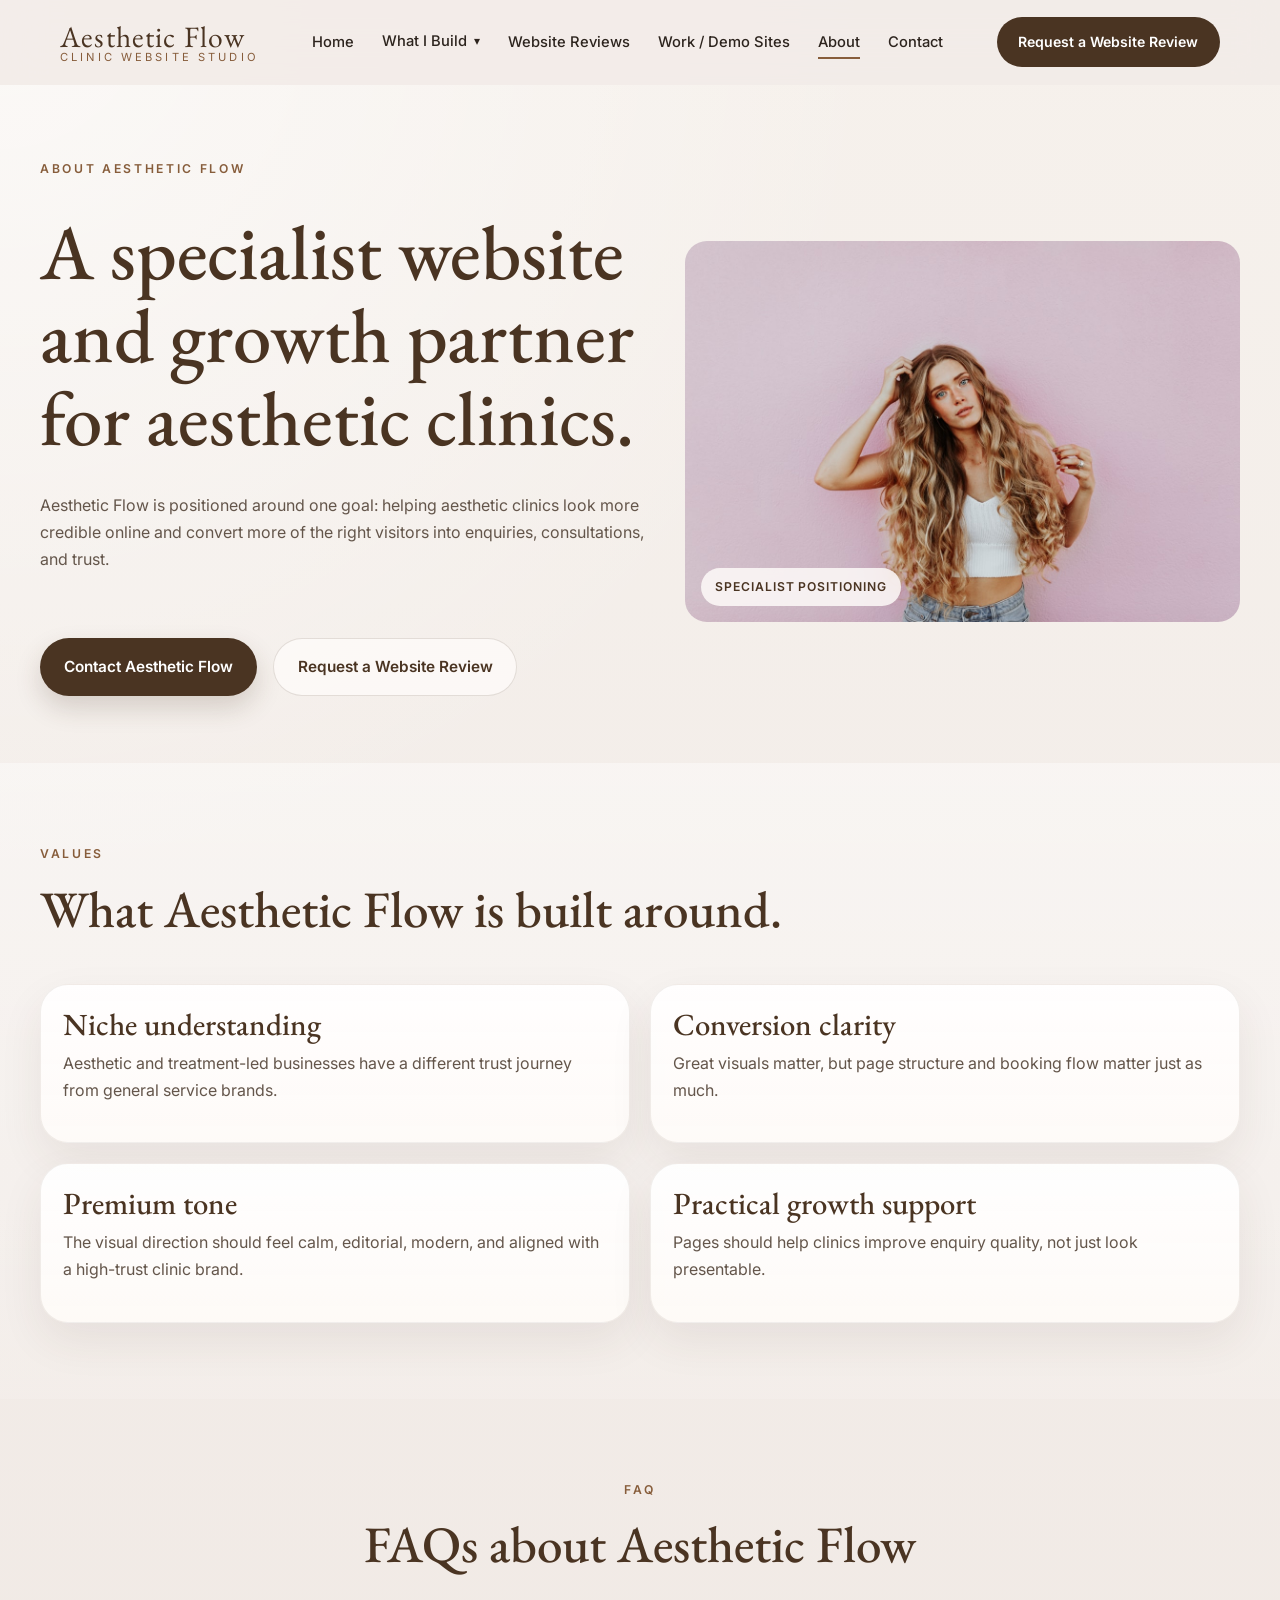
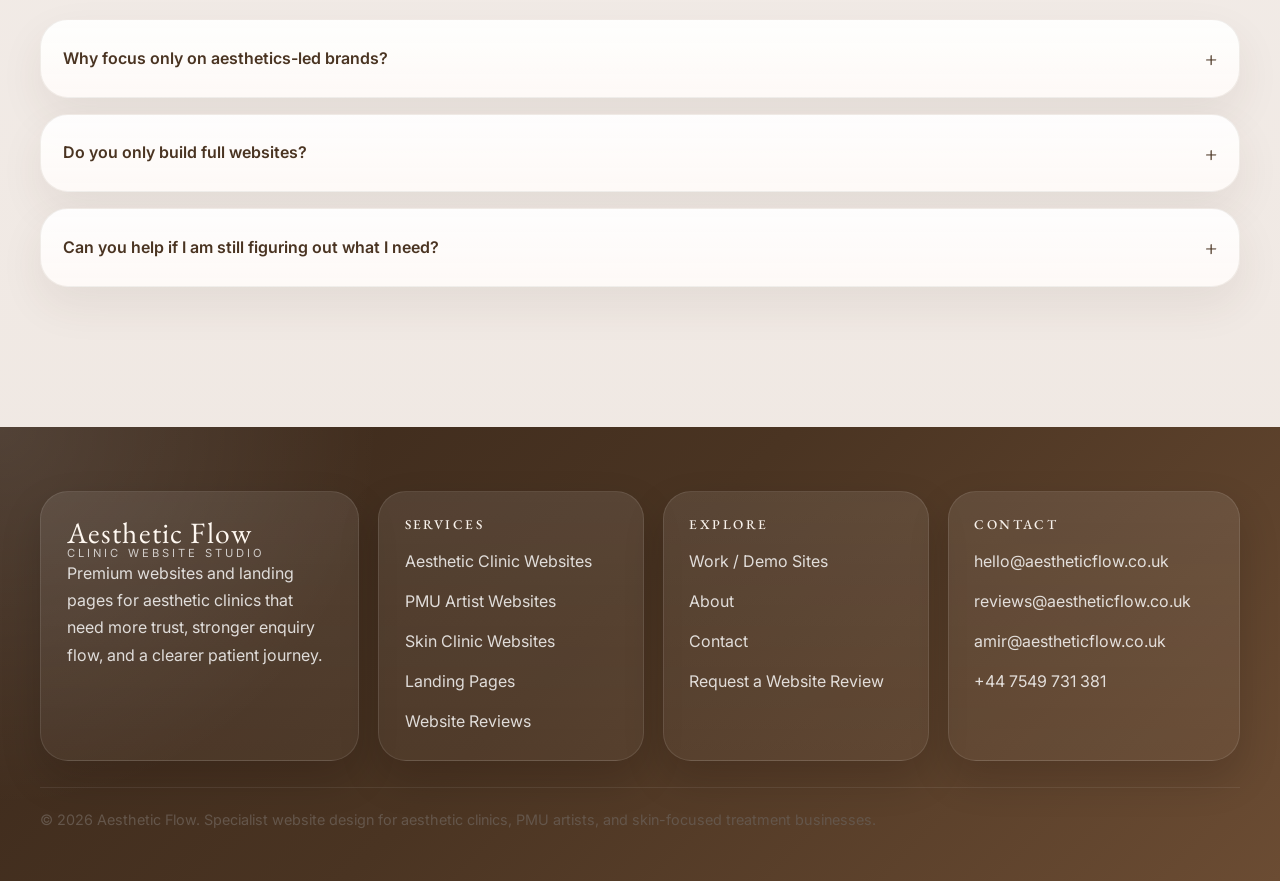
==== about.html @ 0ddef514 "website update" ====
<!DOCTYPE html>
<html lang="en">
<head><meta charset="UTF-8"><meta name="viewport" content="width=device-width, initial-scale=1.0"><title>About Aesthetic Flow</title><meta name="description" content="Aesthetic Flow is a specialist website and growth partner for aesthetic clinics, PMU artists, and treatment-led beauty brands."><link rel="preconnect" href="https://fonts.googleapis.com"><link rel="preconnect" href="https://fonts.gstatic.com" crossorigin><link href="https://fonts.googleapis.com/css2?family=EB+Garamond:wght@400;500;600&family=Inter:wght@400;500;600;700&display=swap" rel="stylesheet"><link rel="stylesheet" href="styles.css"></head>
<body>
  <nav class="navbar" id="navbar"><div class="nav-container"><a href="index.html" class="nav-logo"><span class="logo-text">Aesthetic Flow</span><span class="logo-sub">Clinic Website Studio</span></a><ul class="nav-links"><li><a href="index.html">Home</a></li><li class="nav-dropdown nav-mega-dropdown"><button class="nav-dropdown-toggle" type="button" aria-expanded="false">What I Build <span class="nav-caret">&#9662;</span></button><div class="nav-dropdown-menu mega-menu" role="menu" aria-label="What I Build services"><div class="mega-menu-grid"><a href="aesthetics-clinic-websites.html" class="mega-menu-card" style="--card-bg: url('https://images.unsplash.com/photo-1582719478250-c89cae4dc85b?auto=format&fit=crop&w=1400&q=80');"><span class="mega-card-category">Clinic Websites</span><span class="mega-card-title">Aesthetic Clinic Websites</span><span class="mega-card-desc">Premium clinic websites designed to turn treatment interest into higher-trust enquiries.</span></a><a href="pmu-artist-websites.html" class="mega-menu-card" style="--card-bg: url('https://images.unsplash.com/photo-1616394584738-fc6e612e71b9?auto=format&fit=crop&w=1400&q=80');"><span class="mega-card-category">Permanent Makeup</span><span class="mega-card-title">PMU Artist Websites</span><span class="mega-card-desc">Luxury PMU pages for brows, lips, and artist brands that need stronger booking flow.</span></a><a href="skin-clinic-websites.html" class="mega-menu-card" style="--card-bg: url('https://images.unsplash.com/photo-1515377905703-c4788e51af15?auto=format&fit=crop&w=1400&q=80');"><span class="mega-card-category">Skin Clinics</span><span class="mega-card-title">Skin Clinic Websites</span><span class="mega-card-desc">Clean, high-trust treatment journeys for facials, skincare programmes, and consultation-led services.</span></a><a href="landing-pages.html" class="mega-menu-card" style="--card-bg: url('https://images.unsplash.com/photo-1521590832167-7bcbfaa6381f?auto=format&fit=crop&w=1400&q=80');"><span class="mega-card-category">Lead Generation</span><span class="mega-card-title">Landing Pages</span><span class="mega-card-desc">Focused campaign pages built around one treatment, one offer, and one next step.</span></a><a href="website-reviews.html" class="mega-menu-card" style="--card-bg: url('https://images.unsplash.com/photo-1570172619644-dfd03ed5d881?auto=format&fit=crop&w=1400&q=80');"><span class="mega-card-category">Performance Audit</span><span class="mega-card-title">Website Reviews</span><span class="mega-card-desc">Review your homepage, trust signals, and booking journey to uncover why visitors are not converting.</span></a><a href="work.html" class="mega-menu-card" style="--card-bg: url('https://images.unsplash.com/photo-1524504388940-b1c1722653e1?auto=format&fit=crop&w=1400&q=80');"><span class="mega-card-category">Demo Sites</span><span class="mega-card-title">Work / Demo Sites</span><span class="mega-card-desc">Concept builds and template directions showing how Aesthetic Flow approaches growth-focused design.</span></a></div></div></li><li><a href="website-reviews.html">Website Reviews</a></li><li><a href="work.html">Work / Demo Sites</a></li><li><a href="about.html" class="current">About</a></li><li><a href="contact.html">Contact</a></li></ul><a href="contact.html#website-review" class="nav-cta">Request a Website Review</a><button class="mobile-toggle" id="mobileToggle" aria-label="Toggle menu"><span></span><span></span><span></span></button></div></nav>
  <div class="mobile-menu" id="mobileMenu"><ul class="mobile-nav-links"><li><a href="index.html">Home</a></li><li class="mobile-nav-group"><button class="mobile-nav-toggle" type="button" aria-expanded="false"><span>What I Build</span><span class="mobile-nav-caret">&#9662;</span></button><div class="mobile-submenu"><a href="aesthetics-clinic-websites.html">Aesthetic Clinic Websites</a><a href="pmu-artist-websites.html">PMU Artist Websites</a><a href="skin-clinic-websites.html">Skin Clinic Websites</a><a href="landing-pages.html">Landing Pages</a><a href="website-reviews.html">Website Reviews</a><a href="work.html">Demo Sites / Work</a></div></li><li><a href="website-reviews.html">Website Reviews</a></li><li><a href="work.html">Work / Demo Sites</a></li><li><a href="about.html">About</a></li><li><a href="contact.html">Contact</a></li></ul><a href="contact.html#website-review" class="mobile-cta">Request a Website Review</a></div>
  <a href="contact.html#website-review" class="mobile-floating-cta">Website Review</a>
  <main><section class="page-hero"><div class="section-container page-hero-grid"><div class="page-summary"><span class="eyebrow">About Aesthetic Flow</span><h1>A specialist website and growth partner for aesthetic clinics.</h1><p>Aesthetic Flow is positioned around one goal: helping aesthetic clinics look more credible online and convert more of the right visitors into enquiries, consultations, and trust.</p><div class="hero-actions"><a href="contact.html" class="btn btn-primary">Contact Aesthetic Flow</a><a href="contact.html#website-review" class="btn btn-secondary">Request a Website Review</a></div></div><div class="placeholder-media media-shell hero-card-media"><img src="images/practitioner.jpg" alt="About Aesthetic Flow placeholder"><span class="placeholder-label">Specialist positioning</span></div></div></section><section class="section section-alt"><div class="section-container"><div class="section-heading"><span class="section-tag">Values</span><h2>What Aesthetic Flow is built around.</h2></div><div class="value-grid"><article class="value-card"><h3>Niche understanding</h3><p>Aesthetic and treatment-led businesses have a different trust journey from general service brands.</p></article><article class="value-card"><h3>Conversion clarity</h3><p>Great visuals matter, but page structure and booking flow matter just as much.</p></article><article class="value-card"><h3>Premium tone</h3><p>The visual direction should feel calm, editorial, modern, and aligned with a high-trust clinic brand.</p></article><article class="value-card"><h3>Practical growth support</h3><p>Pages should help clinics improve enquiry quality, not just look presentable.</p></article></div></div></section><section class="section"><div class="section-container"><div class="section-heading centered"><span class="section-tag">FAQ</span><h2>FAQs about Aesthetic Flow</h2></div><div class="faq-list"><article class="faq-item"><button class="faq-question" type="button"><strong>Why focus only on aesthetics-led brands?</strong><span>+</span></button><div class="faq-answer"><p>Because the patient journey, trust signals, and expectations are different enough that specialist positioning creates better work.</p></div></article><article class="faq-item"><button class="faq-question" type="button"><strong>Do you only build full websites?</strong><span>+</span></button><div class="faq-answer"><p>No. Aesthetic Flow also covers landing pages, website reviews, and conversion-focused page structure improvements.</p></div></article><article class="faq-item"><button class="faq-question" type="button"><strong>Can you help if I am still figuring out what I need?</strong><span>+</span></button><div class="faq-answer"><p>Yes. A review or initial conversation can help clarify whether you need a full rebuild, a focused landing page, or clearer service architecture.</p></div></article></div></div></section></main>
  <footer class="footer"><div class="section-container"><div class="footer-grid"><div class="footer-card"><a href="index.html" class="footer-logo"><span class="logo-text">Aesthetic Flow</span><span class="logo-sub">Clinic Website Studio</span></a><p>Premium websites and landing pages for aesthetic clinics that need more trust, stronger enquiry flow, and a clearer patient journey.</p></div><div class="footer-card"><h4>Services</h4><ul><li><a href="aesthetics-clinic-websites.html">Aesthetic Clinic Websites</a></li><li><a href="pmu-artist-websites.html">PMU Artist Websites</a></li><li><a href="skin-clinic-websites.html">Skin Clinic Websites</a></li><li><a href="landing-pages.html">Landing Pages</a></li><li><a href="website-reviews.html">Website Reviews</a></li></ul></div><div class="footer-card"><h4>Explore</h4><ul><li><a href="work.html">Work / Demo Sites</a></li><li><a href="about.html">About</a></li><li><a href="contact.html">Contact</a></li><li><a href="contact.html#website-review">Request a Website Review</a></li></ul></div><div class="footer-card"><h4>Contact</h4><ul><li><a href="mailto:hello@aestheticflow.co.uk">hello@aestheticflow.co.uk</a></li><li><a href="mailto:reviews@aestheticflow.co.uk">reviews@aestheticflow.co.uk</a></li><li><a href="mailto:amir@aestheticflow.co.uk">amir@aestheticflow.co.uk</a></li><li><a href="tel:+447549731381">+44 7549 731 381</a></li></ul></div></div><div class="footer-bottom"><p>&copy; 2026 Aesthetic Flow. Specialist website design for aesthetic clinics, PMU artists, and skin-focused treatment businesses.</p></div></div></footer>
  <script src="script.js"></script>
</body>
</html>
---- styles.css ----
:root {
  --bg-primary: #F2ECE8;
  --bg-secondary: #E7E1DB;
  --bg-panel: #FFFDFB;
  --bg-panel-soft: #FAF6F2;
  --brown-deep: #4A3422;
  --brown-warm: #875D3B;
  --brown-muted: #A07D5E;
  --text-primary: #2D241E;
  --text-secondary: #64564B;
  --text-soft: #7A6C61;
  --white: #FFFFFF;
  --line-soft: rgba(74, 52, 34, 0.08);
  --line-strong: rgba(74, 52, 34, 0.14);
  --shadow-soft: 0 18px 44px rgba(74, 52, 34, 0.08);
  --shadow-card: 0 24px 56px rgba(74, 52, 34, 0.1);
  --shadow-strong: 0 30px 70px rgba(48, 31, 19, 0.14);
  --radius-sm: 12px;
  --radius-md: 20px;
  --radius-lg: 28px;
  --radius-xl: 36px;
  --container-max: 1200px;
  --nav-height: 84px;
  --section-padding: 4.75rem;
  --section-padding-mobile: 2.75rem;
  --transition-fast: 0.2s ease;
  --transition-medium: 0.3s ease;
  --transition-slow: 0.5s ease;
  --font-heading: 'EB Garamond', Georgia, 'Times New Roman', serif;
  --font-body: 'Inter', -apple-system, BlinkMacSystemFont, 'Segoe UI', sans-serif;
}

*,
*::before,
*::after {
  box-sizing: border-box;
}

html {
  scroll-behavior: smooth;
  -webkit-font-smoothing: antialiased;
  -moz-osx-font-smoothing: grayscale;
}

body {
  margin: 0;
  font-family: var(--font-body);
  color: var(--text-primary);
  background:
    radial-gradient(circle at top left, rgba(255, 255, 255, 0.6), transparent 32%),
    linear-gradient(180deg, #f6f1ec 0%, #f2ece8 48%, #efe7e1 100%);
  line-height: 1.7;
}

body.menu-open {
  overflow: hidden;
}

h1,
h2,
h3,
h4,
h5,
h6 {
  margin: 0 0 1rem;
  font-family: var(--font-heading);
  font-weight: 500;
  line-height: 1.08;
  color: var(--brown-deep);
}

h1 {
  font-size: clamp(2.9rem, 6vw, 5.2rem);
}

h2 {
  font-size: clamp(2.15rem, 4vw, 3.55rem);
}

h3 {
  font-size: clamp(1.5rem, 2.4vw, 2rem);
}

p {
  margin: 0 0 1rem;
  color: var(--text-secondary);
}

a {
  color: inherit;
  text-decoration: none;
}

img {
  display: block;
  max-width: 100%;
}

button,
input,
select,
textarea {
  font: inherit;
}

button {
  border: 0;
  background: none;
  cursor: pointer;
}

input,
select,
textarea {
  width: 100%;
  border: 1px solid var(--line-strong);
  border-radius: 16px;
  background: rgba(255, 255, 255, 0.9);
  color: var(--text-primary);
  padding: 0.95rem 1rem;
  transition: border-color var(--transition-medium), box-shadow var(--transition-medium), background var(--transition-medium);
}

input:focus,
select:focus,
textarea:focus {
  outline: none;
  border-color: rgba(135, 93, 59, 0.45);
  box-shadow: 0 0 0 4px rgba(135, 93, 59, 0.12);
  background: var(--white);
}

textarea {
  min-height: 150px;
  resize: vertical;
}

.container,
.section-container {
  width: min(var(--container-max), calc(100vw - 2rem));
  margin: 0 auto;
}

.section {
  padding: var(--section-padding) 0;
}

.section-alt {
  background: linear-gradient(180deg, rgba(255, 255, 255, 0.42), rgba(255, 255, 255, 0.12));
}

.eyebrow,
.section-tag {
  display: inline-flex;
  align-items: center;
  gap: 0.45rem;
  margin-bottom: 1rem;
  color: var(--brown-warm);
  font-size: 0.76rem;
  font-weight: 600;
  letter-spacing: 0.22em;
  text-transform: uppercase;
}

.section-heading {
  max-width: 760px;
  margin-bottom: 3rem;
}

.section-heading.centered {
  margin-left: auto;
  margin-right: auto;
  text-align: center;
}

.section-heading p {
  font-size: 1.05rem;
}

.highlight {
  color: var(--brown-warm);
}

.btn-row,
.hero-actions,
.cta-actions,
.form-actions {
  display: flex;
  flex-wrap: wrap;
  gap: 1rem;
}

.btn {
  display: inline-flex;
  align-items: center;
  justify-content: center;
  gap: 0.5rem;
  min-height: 52px;
  padding: 0.95rem 1.45rem;
  border-radius: 999px;
  border: 1px solid transparent;
  font-size: 0.96rem;
  font-weight: 600;
  transition: transform var(--transition-medium), box-shadow var(--transition-medium), background var(--transition-medium), color var(--transition-medium), border-color var(--transition-medium);
}

.btn:hover {
  transform: translateY(-2px);
}

.btn-primary {
  background: var(--brown-deep);
  color: var(--white);
  box-shadow: 0 12px 26px rgba(74, 52, 34, 0.18);
}

.btn-primary:hover {
  background: #3f2d1f;
  box-shadow: 0 18px 34px rgba(74, 52, 34, 0.22);
}

.btn-secondary {
  background: rgba(255, 253, 251, 0.7);
  color: var(--brown-deep);
  border-color: var(--line-strong);
}

.btn-secondary:hover {
  background: rgba(255, 255, 255, 0.96);
}

.text-link {
  display: inline-flex;
  align-items: center;
  gap: 0.45rem;
  color: var(--brown-warm);
  font-size: 0.95rem;
  font-weight: 600;
}

.text-link:hover {
  color: var(--brown-deep);
}

.card {
  background: linear-gradient(180deg, rgba(255, 255, 255, 0.9), rgba(255, 251, 248, 0.92));
  border: 1px solid var(--line-soft);
  border-radius: var(--radius-lg);
  box-shadow: var(--shadow-soft);
}

.media-shell,
.placeholder-media {
  position: relative;
  overflow: hidden;
  border-radius: calc(var(--radius-lg) - 6px);
  background:
    radial-gradient(circle at top left, rgba(255, 255, 255, 0.3), transparent 28%),
    linear-gradient(135deg, #d8cabd 0%, #b89c85 44%, #6a4a33 100%);
}

.media-shell img,
.placeholder-media img {
  width: 100%;
  height: 100%;
  object-fit: cover;
}

.placeholder-label {
  position: absolute;
  left: 1rem;
  bottom: 1rem;
  display: inline-flex;
  align-items: center;
  gap: 0.5rem;
  padding: 0.55rem 0.85rem;
  border-radius: 999px;
  background: rgba(255, 253, 251, 0.82);
  color: var(--brown-deep);
  font-size: 0.76rem;
  font-weight: 600;
  letter-spacing: 0.08em;
  text-transform: uppercase;
  backdrop-filter: blur(10px);
}

.site-header {
  position: sticky;
  top: 0;
  z-index: 1000;
}

.navbar {
  position: sticky;
  top: 0;
  z-index: 1000;
  background: rgba(242, 236, 232, 0.9);
  backdrop-filter: blur(20px);
  border-bottom: 1px solid transparent;
  transition: all var(--transition-medium);
}

.navbar.scrolled {
  background: rgba(247, 242, 237, 0.96);
  border-bottom: 1px solid rgba(74, 52, 34, 0.08);
  box-shadow: var(--shadow-soft);
}

.nav-container {
  max-width: var(--container-max);
  margin: 0 auto;
  padding: 0.5rem 20px;
  display: flex;
  align-items: center;
  justify-content: space-between;
  min-height: var(--nav-height);
  gap: 1.25rem;
}

.nav-logo,
.footer-logo {
  display: flex;
  flex-direction: column;
  line-height: 1.05;
}

.logo-text {
  font-family: var(--font-heading);
  font-size: 1.85rem;
  letter-spacing: 0.04em;
  color: var(--brown-deep);
}

.logo-sub {
  color: var(--brown-warm);
  font-size: 0.7rem;
  letter-spacing: 0.28em;
  text-transform: uppercase;
}

.nav-links {
  display: flex;
  align-items: center;
  gap: 1.75rem;
  margin: 0;
  padding: 0;
  list-style: none;
}

.nav-links a,
.nav-dropdown-toggle {
  position: relative;
  padding: 0.5rem 0;
  color: var(--text-primary);
  font-size: 0.92rem;
  font-weight: 500;
}

.nav-links a::after,
.nav-dropdown-toggle::after {
  content: '';
  position: absolute;
  bottom: 0;
  left: 0;
  width: 0;
  height: 2px;
  background: var(--brown-warm);
  transition: width var(--transition-medium);
}

.nav-links a:hover::after,
.nav-links a.current::after,
.nav-dropdown.open .nav-dropdown-toggle::after,
.nav-dropdown-toggle:hover::after {
  width: 100%;
}

.nav-dropdown {
  position: relative;
}

.nav-dropdown-toggle {
  display: inline-flex;
  align-items: center;
  gap: 0.45rem;
}

.nav-caret {
  font-size: 0.72rem;
  transition: transform var(--transition-medium);
}

.nav-dropdown.open .nav-caret {
  transform: rotate(180deg);
}

.nav-dropdown-menu {
  position: absolute;
  top: calc(100% + 14px);
  left: 50%;
  transform: translateX(-50%) translateY(10px);
  padding: 0.75rem;
  border-radius: var(--radius-md);
  background: rgba(255, 253, 251, 0.98);
  border: 1px solid rgba(74, 52, 34, 0.08);
  box-shadow: var(--shadow-soft);
  opacity: 0;
  pointer-events: none;
  transition: opacity var(--transition-medium), transform var(--transition-medium);
}

.nav-dropdown.open .nav-dropdown-menu {
  opacity: 1;
  pointer-events: auto;
  transform: translateX(-50%) translateY(0);
}

.nav-mega-dropdown {
  position: static;
}

.mega-menu {
  left: 50%;
  transform: translate(-50%, 12px);
  width: min(1200px, calc(100vw - 48px));
  max-width: 1200px;
  padding: 2rem;
}

.nav-dropdown.open .mega-menu {
  transform: translate(-50%, 0);
}

.mega-menu-grid {
  display: grid;
  grid-template-columns: repeat(3, minmax(0, 1fr));
  gap: 1.25rem;
  grid-auto-rows: 1fr;
}

.mega-menu-card {
  position: relative;
  display: flex;
  flex-direction: column;
  justify-content: flex-end;
  align-items: flex-start;
  gap: 0.82rem;
  min-height: 230px;
  height: 100%;
  padding: 1.8rem 1.8rem 2.35rem;
  border-radius: 16px;
  overflow: hidden;
  box-shadow: 0 20px 42px rgba(33, 24, 18, 0.26);
  color: rgba(255, 249, 242, 0.96) !important;
  isolation: isolate;
  transition: transform 0.3s ease, box-shadow 0.3s ease;
}

.mega-menu-card > * {
  position: relative;
  z-index: 1;
}

.mega-menu-card::before {
  content: '';
  position: absolute;
  inset: 0;
  background-image: var(--card-bg);
  background-size: cover;
  background-position: center;
  transform: scale(1);
  filter: brightness(0.62) saturate(0.84) contrast(1.02);
  transition: transform 0.3s ease, filter 0.3s ease;
  z-index: -2;
}

.mega-menu-card::after {
  content: '';
  position: absolute;
  inset: 0;
  background:
    linear-gradient(0deg, rgba(14, 10, 8, 0.95) 0%, rgba(18, 13, 10, 0.86) 34%, rgba(24, 18, 14, 0.64) 62%, rgba(30, 22, 17, 0.32) 100%);
  z-index: -1;
}

.mega-menu-card:hover {
  transform: translateY(-4px);
  box-shadow: 0 28px 54px rgba(33, 24, 18, 0.34);
}

.mega-menu-card:hover::before {
  transform: scale(1.045);
  filter: brightness(0.58) saturate(0.9) contrast(1.04);
}

.mega-card-category {
  display: block;
  font-size: 0.7rem;
  text-transform: uppercase;
  letter-spacing: 2.6px;
  font-weight: 600;
  opacity: 0.68;
  margin-bottom: 0.08rem;
}

.mega-card-title {
  position: relative;
  display: inline-block;
  width: fit-content;
  margin: 0;
  font-family: var(--font-heading);
  font-size: 1.48rem;
  line-height: 1.16;
  letter-spacing: -0.01em;
  color: #fff8ef;
  text-shadow: 0 2px 10px rgba(0, 0, 0, 0.24);
  transition: opacity 0.3s ease, transform 0.3s ease;
}

.mega-card-title::after {
  content: '';
  position: absolute;
  left: 0;
  bottom: -4px;
  width: 100%;
  height: 2px;
  background: rgba(255, 248, 239, 0.95);
  transform: scaleX(0);
  transform-origin: left;
  transition: transform 0.3s ease;
}

.mega-menu-card:hover .mega-card-title {
  opacity: 0.96;
  transform: translateY(-1px);
}

.mega-menu-card:hover .mega-card-title::after {
  transform: scaleX(1);
}

.mega-card-desc {
  margin: 0;
  margin-top: auto;
  max-width: 34ch;
  font-size: 0.9rem;
  line-height: 1.6;
  color: rgba(255, 248, 239, 0.82);
  padding-bottom: 0.02rem;
  text-wrap: pretty;
}

.nav-cta,
.mobile-cta,
.mobile-floating-cta {
  display: inline-flex;
  align-items: center;
  justify-content: center;
  min-height: 46px;
  padding: 0.8rem 1.35rem;
  border-radius: 999px;
  background: var(--brown-deep);
  color: var(--white);
  font-size: 0.88rem;
  font-weight: 600;
  transition: transform var(--transition-medium), box-shadow var(--transition-medium), background var(--transition-medium);
}

.nav-cta:hover,
.mobile-cta:hover,
.mobile-floating-cta:hover {
  background: #3f2d1f;
  transform: translateY(-2px);
  box-shadow: var(--shadow-soft);
}

.mobile-toggle {
  display: none;
  flex-direction: column;
  gap: 5px;
}

.mobile-toggle span {
  width: 26px;
  height: 2px;
  background: var(--brown-deep);
  transition: transform var(--transition-medium), opacity var(--transition-medium);
}

.mobile-toggle.active span:nth-child(1) {
  transform: rotate(45deg) translate(5px, 5px);
}

.mobile-toggle.active span:nth-child(2) {
  opacity: 0;
}

.mobile-toggle.active span:nth-child(3) {
  transform: rotate(-45deg) translate(5px, -5px);
}

.mobile-menu {
  position: fixed;
  inset: var(--nav-height) 0 0 0;
  z-index: 999;
  padding: 1.25rem 1rem 2rem;
  background: rgba(246, 241, 236, 0.98);
  backdrop-filter: blur(18px);
  transform: translateX(100%);
  transition: transform var(--transition-medium);
  overflow-y: auto;
}

.mobile-menu.active {
  transform: translateX(0);
}

.mobile-nav-links {
  list-style: none;
  margin: 0 0 1rem;
  padding: 0;
}

.mobile-nav-links > li {
  border-bottom: 1px solid var(--line-soft);
}

.mobile-nav-links a,
.mobile-nav-toggle {
  width: 100%;
  display: flex;
  align-items: center;
  justify-content: space-between;
  padding: 1rem 0;
  color: var(--text-primary);
  font-size: 1rem;
}

.mobile-nav-group {
  overflow: hidden;
}

.mobile-nav-caret {
  font-size: 0.74rem;
  transition: transform var(--transition-medium);
}

.mobile-nav-group.open .mobile-nav-caret {
  transform: rotate(180deg);
}

.mobile-submenu {
  display: grid;
  gap: 0.7rem;
  max-height: 0;
  overflow: hidden;
  transition: max-height var(--transition-medium), padding var(--transition-medium);
}

.mobile-nav-group.open .mobile-submenu {
  max-height: 480px;
  padding-bottom: 1rem;
}

.mobile-submenu a {
  padding: 0.9rem 1rem;
  border-radius: 16px;
  background: rgba(255, 255, 255, 0.65);
  border: 1px solid var(--line-soft);
}

.mobile-floating-cta {
  display: none;
}

.hero {
  padding: 5rem 0 3rem;
}

.hero-layout {
  display: grid;
  grid-template-columns: minmax(0, 1.05fr) minmax(420px, 0.95fr);
  gap: 2rem;
  align-items: center;
}

.hero-copy p {
  max-width: 620px;
  font-size: 1.08rem;
}

.hero-actions {
  margin: 2rem 0 1.5rem;
}

.trust-badges {
  display: flex;
  flex-wrap: wrap;
  gap: 0.85rem;
}

.badge {
  display: inline-flex;
  align-items: center;
  gap: 0.5rem;
  padding: 0.75rem 0.95rem;
  border-radius: 999px;
  border: 1px solid var(--line-soft);
  background: rgba(255, 253, 251, 0.75);
  color: var(--text-secondary);
  font-size: 0.86rem;
  font-weight: 500;
}

.hero-visual {
  position: relative;
  display: grid;
  gap: 1rem;
}

.mockup-window {
  padding: 1rem;
  border-radius: var(--radius-xl);
  border: 1px solid var(--line-soft);
  background: rgba(255, 253, 251, 0.86);
  box-shadow: var(--shadow-strong);
}

.mockup-header {
  display: flex;
  align-items: center;
  justify-content: space-between;
  margin-bottom: 1rem;
  color: var(--text-soft);
  font-size: 0.8rem;
  letter-spacing: 0.12em;
  text-transform: uppercase;
}

.mockup-dots {
  display: flex;
  gap: 0.35rem;
}

.mockup-dots span {
  width: 8px;
  height: 8px;
  border-radius: 50%;
  background: rgba(74, 52, 34, 0.25);
}

.mockup-screen {
  display: grid;
  gap: 1rem;
}

.mockup-image {
  aspect-ratio: 4 / 4.4;
}

.mockup-panels {
  display: grid;
  grid-template-columns: 1.15fr 0.85fr;
  gap: 1rem;
}

.mini-panel,
.metric-card,
.trust-note,
.service-card,
.problem-card,
.proof-card,
.process-step,
.faq-item,
.work-card,
.focus-card,
.benefit-card,
.stat-card,
.feature-card,
.contact-card,
.contact-method,
.value-card {
  border: 1px solid var(--line-soft);
  border-radius: var(--radius-lg);
  background: linear-gradient(180deg, rgba(255, 255, 255, 0.92), rgba(255, 251, 248, 0.9));
  box-shadow: var(--shadow-soft);
}

.mini-panel,
.metric-card,
.trust-note,
.service-card,
.problem-card,
.proof-card,
.process-step,
.work-card,
.focus-card,
.benefit-card,
.stat-card,
.feature-card,
.contact-card,
.contact-method,
.value-card {
  padding: 1.4rem;
}

.mini-panel strong,
.metric-card strong,
.trust-note strong,
.service-card h3,
.problem-card h3,
.proof-card h3,
.process-step h3,
.work-card h3,
.focus-card h3,
.benefit-card h3,
.feature-card h3,
.value-card h3 {
  display: block;
  margin-bottom: 0.55rem;
}

.metric-card {
  position: absolute;
  right: -1rem;
  bottom: 2rem;
  max-width: 240px;
}

.metric-number {
  display: block;
  margin-bottom: 0.3rem;
  color: var(--brown-deep);
  font-family: var(--font-heading);
  font-size: 2.1rem;
  line-height: 1;
}

.strip {
  overflow: hidden;
  border-top: 1px solid var(--line-soft);
  border-bottom: 1px solid var(--line-soft);
  background: rgba(255, 253, 251, 0.52);
}

.strip-track {
  display: flex;
  width: max-content;
  padding: 0.95rem 0;
  animation: drift 24s linear infinite;
}

.strip-item {
  position: relative;
  padding: 0 1.5rem;
  color: var(--brown-deep);
  font-size: 0.92rem;
  letter-spacing: 0.1em;
  text-transform: uppercase;
}

.strip-item::after {
  content: '·';
  position: absolute;
  right: -0.15rem;
  color: var(--brown-muted);
}

@keyframes drift {
  0% {
    transform: translateX(0);
  }
  100% {
    transform: translateX(-50%);
  }
}

.grid-3,
.problem-grid,
.service-grid,
.proof-grid,
.stats-grid,
.benefit-grid,
.faq-grid,
.work-grid,
.contact-grid,
.value-grid,
.page-feature-grid,
.template-grid,
.demo-grid {
  display: grid;
  gap: 1.25rem;
}

.problem-grid,
.service-grid,
.proof-grid,
.stats-grid,
.work-grid,
.page-feature-grid,
.template-grid,
.demo-grid {
  grid-template-columns: repeat(3, minmax(0, 1fr));
}

.benefit-grid,
.faq-grid,
.value-grid {
  grid-template-columns: repeat(2, minmax(0, 1fr));
}

.problem-card,
.service-card,
.proof-card,
.work-card,
.focus-card {
  height: 100%;
}

.service-card .placeholder-media,
.work-card .placeholder-media,
.proof-card .placeholder-media,
.focus-card .placeholder-media,
.hero-card-media {
  aspect-ratio: 16 / 11;
  margin-bottom: 1rem;
}

.card-tag-row {
  display: flex;
  flex-wrap: wrap;
  gap: 0.5rem;
  margin-bottom: 0.85rem;
}

.card-tag {
  display: inline-flex;
  align-items: center;
  padding: 0.38rem 0.7rem;
  border-radius: 999px;
  background: rgba(135, 93, 59, 0.1);
  color: var(--brown-warm);
  font-size: 0.74rem;
  font-weight: 600;
  letter-spacing: 0.08em;
  text-transform: uppercase;
}

.process-grid {
  display: grid;
  grid-template-columns: repeat(4, minmax(0, 1fr));
  gap: 1.25rem;
}

.step-number {
  display: inline-flex;
  width: 42px;
  height: 42px;
  align-items: center;
  justify-content: center;
  margin-bottom: 1rem;
  border-radius: 50%;
  background: rgba(135, 93, 59, 0.12);
  color: var(--brown-deep);
  font-weight: 700;
}

.review-cta,
.final-cta {
  padding: 4rem;
  border-radius: var(--radius-xl);
  background:
    radial-gradient(circle at top right, rgba(255, 255, 255, 0.18), transparent 30%),
    linear-gradient(135deg, #4a3422 0%, #6d4c30 55%, #8a623f 100%);
  color: var(--white);
  box-shadow: var(--shadow-strong);
}

.review-cta h2,
.final-cta h2,
.review-cta p,
.final-cta p {
  color: var(--white);
}

.review-cta p,
.final-cta p {
  max-width: 640px;
  color: rgba(255, 255, 255, 0.82);
}

.faq-list {
  display: grid;
  gap: 1rem;
}

.faq-item {
  overflow: hidden;
}

.faq-question {
  width: 100%;
  display: flex;
  align-items: center;
  justify-content: space-between;
  gap: 1rem;
  padding: 1.3rem 1.4rem;
  color: var(--brown-deep);
  text-align: left;
}

.faq-question span {
  font-family: var(--font-heading);
  font-size: 1.28rem;
}

.faq-question strong {
  font-size: 1rem;
  font-weight: 600;
}

.faq-answer {
  max-height: 0;
  overflow: hidden;
  padding: 0 1.4rem;
  transition: max-height var(--transition-medium), padding var(--transition-medium);
}

.faq-item.active .faq-answer {
  max-height: 220px;
  padding: 0 1.4rem 1.35rem;
}

.page-hero {
  padding: 4.6rem 0 2.7rem;
}

.page-hero-grid {
  display: grid;
  grid-template-columns: minmax(0, 1.05fr) minmax(360px, 0.95fr);
  gap: 2rem;
  align-items: center;
}

.page-summary {
  display: grid;
  gap: 1rem;
}

.summary-list,
.feature-list,
.check-list,
.details-list {
  display: grid;
  gap: 0.8rem;
  list-style: none;
  padding: 0;
  margin: 0;
}

.summary-list li,
.feature-list li,
.check-list li,
.details-list li {
  display: flex;
  align-items: flex-start;
  gap: 0.75rem;
  color: var(--text-secondary);
}

.bullet {
  width: 24px;
  height: 24px;
  flex: 0 0 24px;
  display: inline-flex;
  align-items: center;
  justify-content: center;
  border-radius: 50%;
  background: rgba(135, 93, 59, 0.12);
  color: var(--brown-warm);
  font-size: 0.82rem;
  font-weight: 700;
}

.split-section {
  display: grid;
  grid-template-columns: minmax(0, 1.05fr) minmax(0, 0.95fr);
  gap: 1.5rem;
  align-items: start;
}

.contact-layout {
  display: grid;
  grid-template-columns: minmax(0, 0.9fr) minmax(0, 1.1fr);
  gap: 1.5rem;
}

.contact-card,
.form-card {
  padding: 1.7rem;
}

.contact-methods {
  display: grid;
  gap: 1rem;
}

.contact-method strong {
  display: block;
  margin-bottom: 0.3rem;
}

.form-stack {
  display: grid;
  gap: 1rem;
}

.form-grid {
  display: grid;
  grid-template-columns: repeat(2, minmax(0, 1fr));
  gap: 1rem;
}

.form-note {
  color: var(--text-soft);
  font-size: 0.9rem;
}

.footer {
  margin-top: 4rem;
  padding: 4rem 0 2rem;
  background:
    radial-gradient(circle at top left, rgba(255, 255, 255, 0.12), transparent 28%),
    linear-gradient(135deg, #3a281b 0%, #4a3422 46%, #6b4c33 100%);
  color: var(--white);
}

.footer-grid {
  display: grid;
  grid-template-columns: 1.2fr 1fr 1fr 1.1fr;
  gap: 1.2rem;
}

.footer-card {
  padding: 1.6rem;
  border: 1px solid rgba(255, 255, 255, 0.1);
  border-radius: var(--radius-lg);
  background: linear-gradient(180deg, rgba(255, 255, 255, 0.09), rgba(255, 255, 255, 0.04));
  box-shadow: 0 18px 40px rgba(15, 9, 5, 0.16);
}

.footer-card p,
.footer-card li,
.footer-card a {
  color: rgba(255, 255, 255, 0.82);
}

.footer-card h4 {
  margin-bottom: 1rem;
  color: #f7f1eb;
  font-size: 0.84rem;
  letter-spacing: 0.18em;
  text-transform: uppercase;
}

.footer-card ul {
  list-style: none;
  padding: 0;
  margin: 0;
  display: grid;
  gap: 0.8rem;
}

.footer-card a:hover {
  color: var(--white);
}

.footer .logo-text {
  color: #fff8f1;
}

.footer .logo-sub {
  color: rgba(255, 255, 255, 0.72);
}

.footer-bottom {
  margin-top: 1.6rem;
  padding-top: 1.25rem;
  border-top: 1px solid rgba(255, 255, 255, 0.08);
  color: rgba(255, 255, 255, 0.72);
  font-size: 0.9rem;
}

@media (max-width: 1100px) {
  .hero-layout,
  .page-hero-grid,
  .split-section,
  .contact-layout {
    grid-template-columns: 1fr;
  }

  .metric-card {
    position: static;
    max-width: none;
  }

  .problem-grid,
  .service-grid,
  .proof-grid,
  .stats-grid,
  .work-grid,
  .page-feature-grid,
  .template-grid,
  .demo-grid,
  .process-grid,
  .footer-grid {
    grid-template-columns: repeat(2, minmax(0, 1fr));
  }
}

@media (max-width: 1024px) {
  .mega-menu {
    width: min(960px, calc(100vw - 36px));
    padding: 1.55rem;
  }

  .mega-menu-grid {
    grid-template-columns: repeat(2, minmax(0, 1fr));
  }
}

@media (max-width: 920px) {
  .nav-links,
  .nav-cta {
    display: none;
  }

  .mobile-toggle {
    display: flex;
  }

  .mobile-floating-cta {
    position: fixed;
    right: 1rem;
    bottom: 1rem;
    z-index: 998;
    display: inline-flex;
    box-shadow: var(--shadow-card);
  }
}

@media (max-width: 768px) {
  .section,
  .hero,
  .page-hero {
    padding: var(--section-padding-mobile) 0;
  }

  .problem-grid,
  .service-grid,
  .proof-grid,
  .stats-grid,
  .benefit-grid,
  .faq-grid,
  .work-grid,
  .page-feature-grid,
  .template-grid,
  .demo-grid,
  .process-grid,
  .form-grid,
  .footer-grid,
  .mockup-panels {
    grid-template-columns: 1fr;
  }

  .mega-menu {
    width: min(720px, calc(100vw - 24px));
    padding: 1.2rem;
  }

  .mega-menu-grid {
    grid-template-columns: 1fr;
    gap: 1.15rem;
  }

  .mega-menu-card {
    min-height: 210px;
    padding: 1.7rem 1.7rem 2.15rem;
  }

  .review-cta,
  .final-cta {
    padding: 2rem 1.4rem;
  }

  .logo-text {
    font-size: 1.6rem;
  }

  .hero-copy p,
  .section-heading p {
    font-size: 1rem;
  }

  .strip-track {
    animation-duration: 18s;
  }
}

@media (max-width: 560px) {
  .container,
  .section-container {
    width: min(var(--container-max), calc(100vw - 1.25rem));
  }

  .nav-container {
    padding-left: 14px;
    padding-right: 14px;
  }

  .btn,
  .mobile-cta,
  .mobile-floating-cta {
    width: 100%;
  }

  .hero-actions,
  .btn-row,
  .cta-actions,
  .form-actions {
    flex-direction: column;
  }

  .badge {
    width: 100%;
    justify-content: center;
  }
}
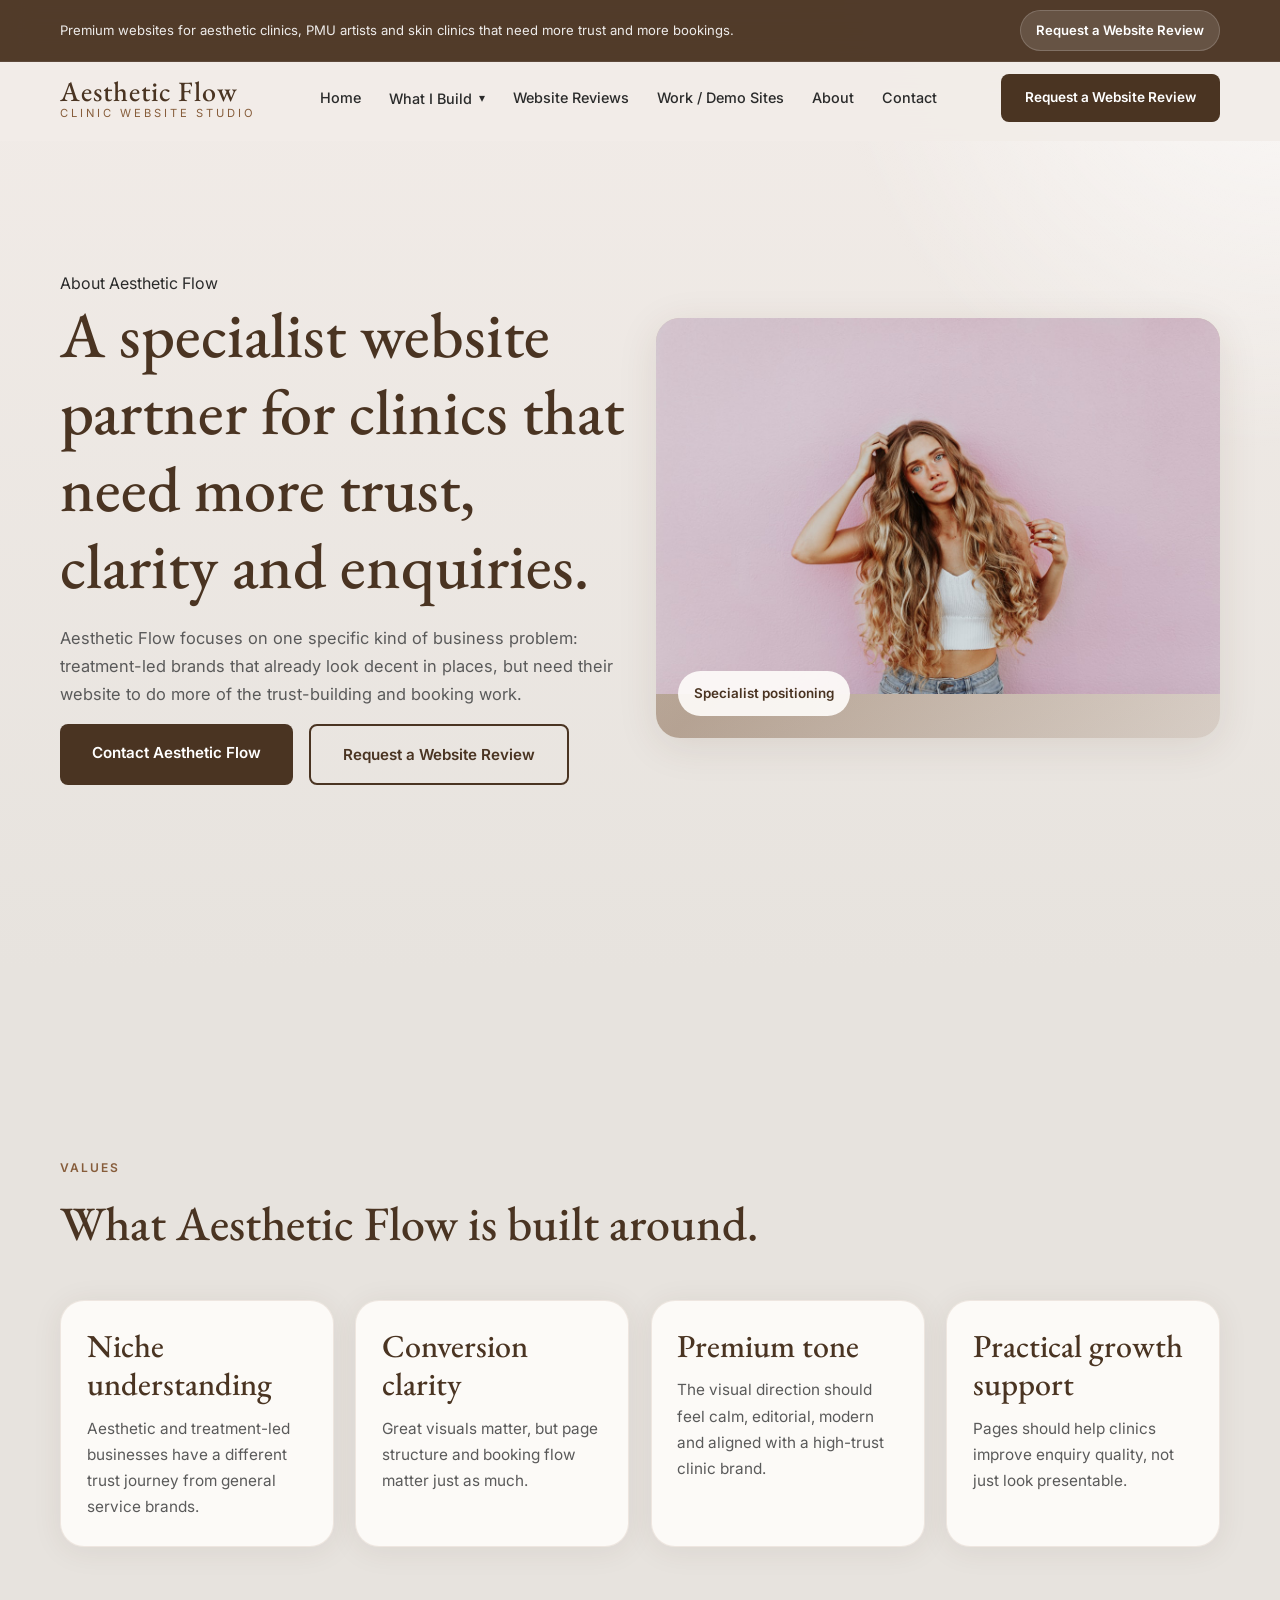
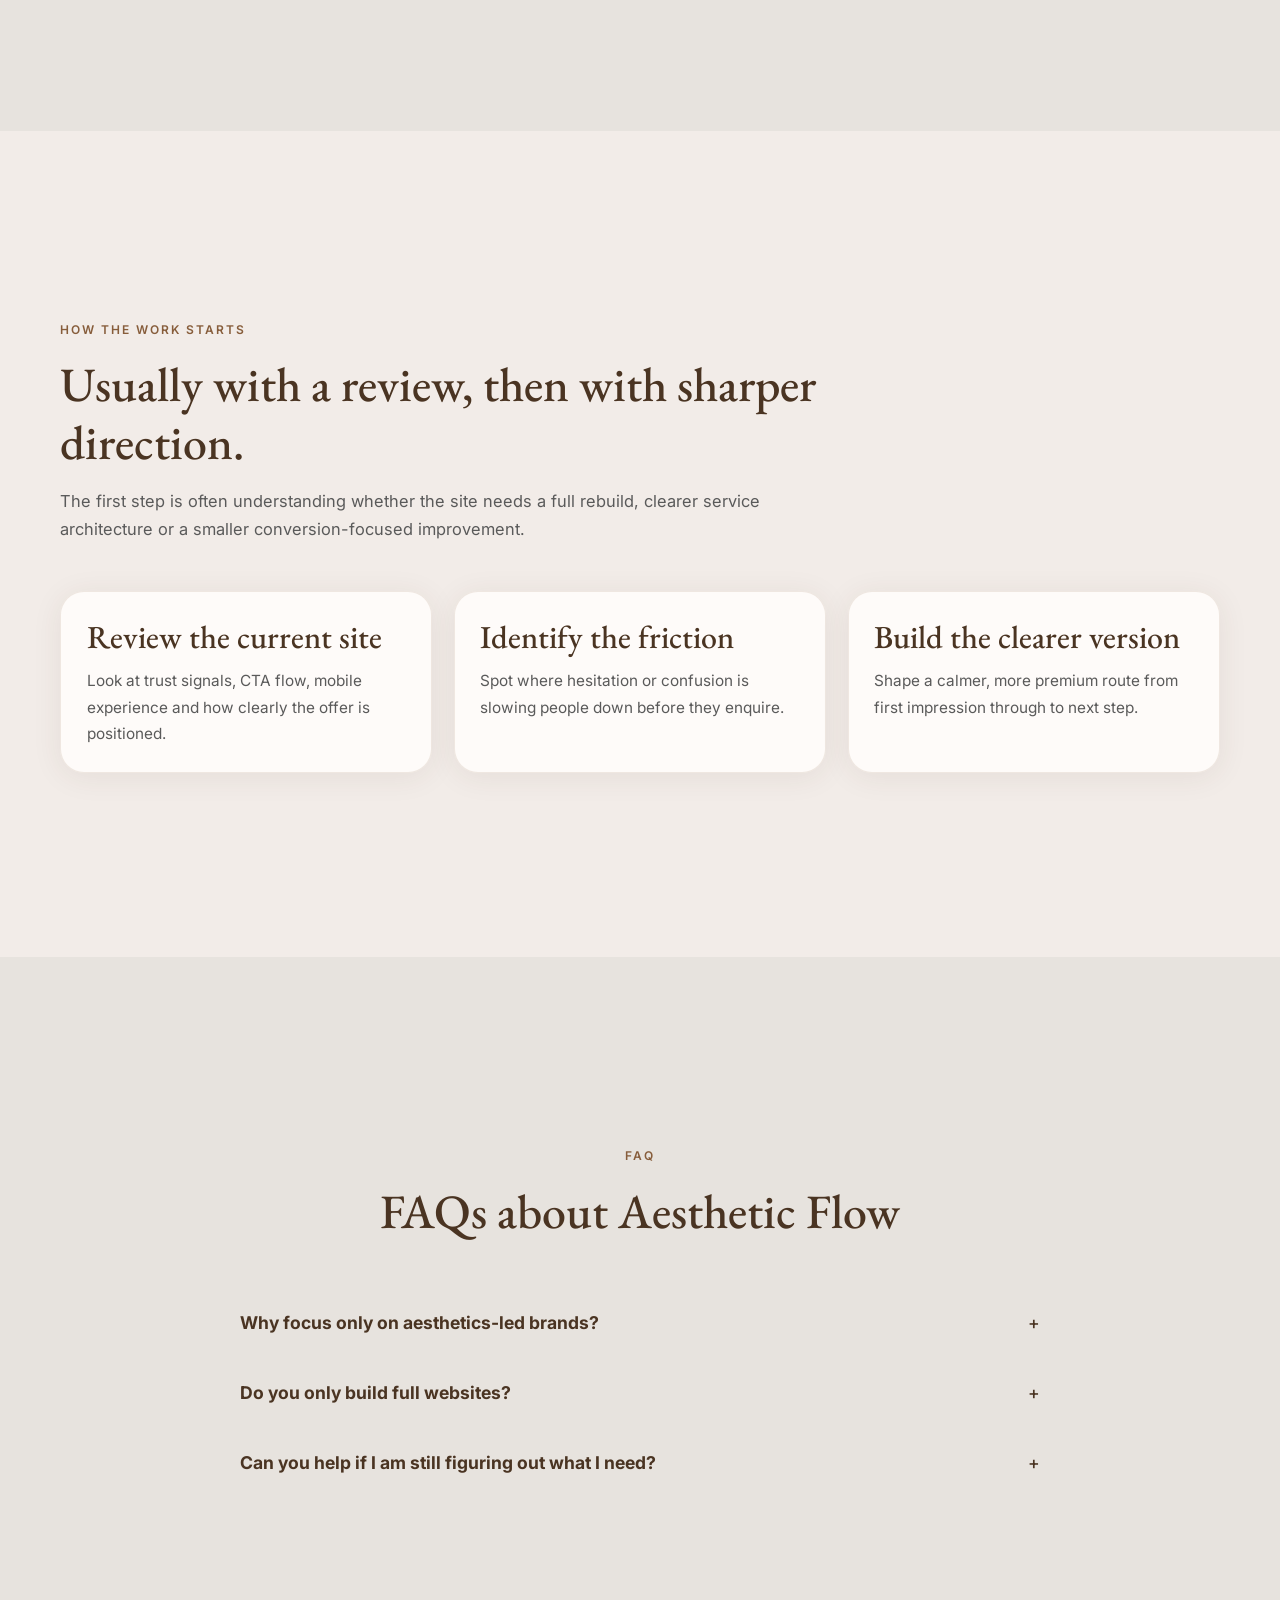
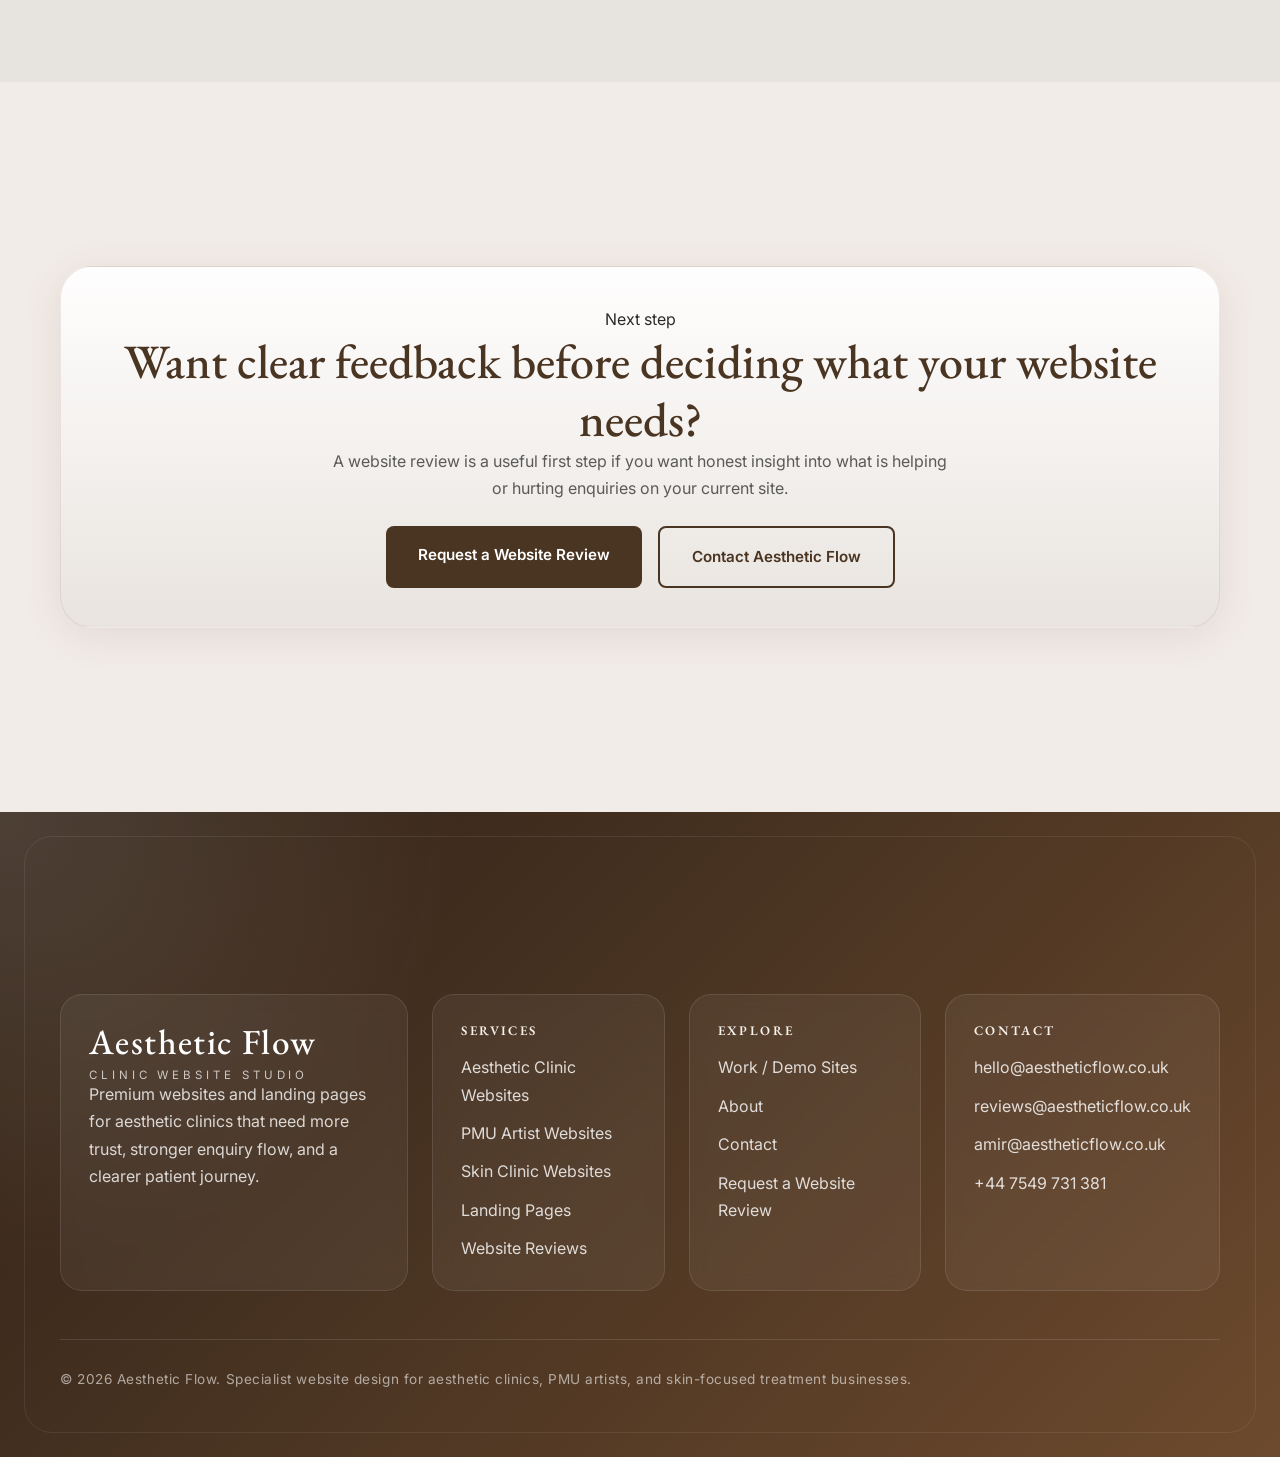
==== commit 9caaabaf: "Full site polish: consistent layout, restored sections, added ticker, fixed responsiveness" ====
--- a/about.html
+++ b/about.html
@@ -2,11 +2,11 @@
 <html lang="en">
 <head><meta charset="UTF-8"><meta name="viewport" content="width=device-width, initial-scale=1.0"><title>About Aesthetic Flow</title><meta name="description" content="Aesthetic Flow is a specialist website and growth partner for aesthetic clinics, PMU artists, and treatment-led beauty brands."><link rel="preconnect" href="https://fonts.googleapis.com"><link rel="preconnect" href="https://fonts.gstatic.com" crossorigin><link href="https://fonts.googleapis.com/css2?family=EB+Garamond:wght@400;500;600&family=Inter:wght@400;500;600;700&display=swap" rel="stylesheet"><link rel="stylesheet" href="styles.css"></head>
 <body>
+  <div class="demo-banner"><div class="demo-banner-container"><p>Premium websites for aesthetic clinics, PMU artists and skin clinics that need more trust and more bookings.</p><a href="contact.html#website-review" class="demo-banner-link">Request a Website Review</a></div></div>
   <nav class="navbar" id="navbar"><div class="nav-container"><a href="index.html" class="nav-logo"><span class="logo-text">Aesthetic Flow</span><span class="logo-sub">Clinic Website Studio</span></a><ul class="nav-links"><li><a href="index.html">Home</a></li><li class="nav-dropdown nav-mega-dropdown"><button class="nav-dropdown-toggle" type="button" aria-expanded="false">What I Build <span class="nav-caret">&#9662;</span></button><div class="nav-dropdown-menu mega-menu" role="menu" aria-label="What I Build services"><div class="mega-menu-grid"><a href="aesthetics-clinic-websites.html" class="mega-menu-card" style="--card-bg: url('https://images.unsplash.com/photo-1582719478250-c89cae4dc85b?auto=format&fit=crop&w=1400&q=80');"><span class="mega-card-category">Clinic Websites</span><span class="mega-card-title">Aesthetic Clinic Websites</span><span class="mega-card-desc">Premium clinic websites designed to turn treatment interest into higher-trust enquiries.</span></a><a href="pmu-artist-websites.html" class="mega-menu-card" style="--card-bg: url('https://images.unsplash.com/photo-1616394584738-fc6e612e71b9?auto=format&fit=crop&w=1400&q=80');"><span class="mega-card-category">Permanent Makeup</span><span class="mega-card-title">PMU Artist Websites</span><span class="mega-card-desc">Luxury PMU pages for brows, lips, and artist brands that need stronger booking flow.</span></a><a href="skin-clinic-websites.html" class="mega-menu-card" style="--card-bg: url('https://images.unsplash.com/photo-1515377905703-c4788e51af15?auto=format&fit=crop&w=1400&q=80');"><span class="mega-card-category">Skin Clinics</span><span class="mega-card-title">Skin Clinic Websites</span><span class="mega-card-desc">Clean, high-trust treatment journeys for facials, skincare programmes, and consultation-led services.</span></a><a href="landing-pages.html" class="mega-menu-card" style="--card-bg: url('https://images.unsplash.com/photo-1521590832167-7bcbfaa6381f?auto=format&fit=crop&w=1400&q=80');"><span class="mega-card-category">Lead Generation</span><span class="mega-card-title">Landing Pages</span><span class="mega-card-desc">Focused campaign pages built around one treatment, one offer, and one next step.</span></a><a href="website-reviews.html" class="mega-menu-card" style="--card-bg: url('https://images.unsplash.com/photo-1570172619644-dfd03ed5d881?auto=format&fit=crop&w=1400&q=80');"><span class="mega-card-category">Performance Audit</span><span class="mega-card-title">Website Reviews</span><span class="mega-card-desc">Review your homepage, trust signals, and booking journey to uncover why visitors are not converting.</span></a><a href="work.html" class="mega-menu-card" style="--card-bg: url('https://images.unsplash.com/photo-1524504388940-b1c1722653e1?auto=format&fit=crop&w=1400&q=80');"><span class="mega-card-category">Demo Sites</span><span class="mega-card-title">Work / Demo Sites</span><span class="mega-card-desc">Concept builds and template directions showing how Aesthetic Flow approaches growth-focused design.</span></a></div></div></li><li><a href="website-reviews.html">Website Reviews</a></li><li><a href="work.html">Work / Demo Sites</a></li><li><a href="about.html" class="current">About</a></li><li><a href="contact.html">Contact</a></li></ul><a href="contact.html#website-review" class="nav-cta">Request a Website Review</a><button class="mobile-toggle" id="mobileToggle" aria-label="Toggle menu"><span></span><span></span><span></span></button></div></nav>
   <div class="mobile-menu" id="mobileMenu"><ul class="mobile-nav-links"><li><a href="index.html">Home</a></li><li class="mobile-nav-group"><button class="mobile-nav-toggle" type="button" aria-expanded="false"><span>What I Build</span><span class="mobile-nav-caret">&#9662;</span></button><div class="mobile-submenu"><a href="aesthetics-clinic-websites.html">Aesthetic Clinic Websites</a><a href="pmu-artist-websites.html">PMU Artist Websites</a><a href="skin-clinic-websites.html">Skin Clinic Websites</a><a href="landing-pages.html">Landing Pages</a><a href="website-reviews.html">Website Reviews</a><a href="work.html">Demo Sites / Work</a></div></li><li><a href="website-reviews.html">Website Reviews</a></li><li><a href="work.html">Work / Demo Sites</a></li><li><a href="about.html">About</a></li><li><a href="contact.html">Contact</a></li></ul><a href="contact.html#website-review" class="mobile-cta">Request a Website Review</a></div>
   <a href="contact.html#website-review" class="mobile-floating-cta">Website Review</a>
-  <main><section class="page-hero"><div class="section-container page-hero-grid"><div class="page-summary"><span class="eyebrow">About Aesthetic Flow</span><h1>A specialist website and growth partner for aesthetic clinics.</h1><p>Aesthetic Flow is positioned around one goal: helping aesthetic clinics look more credible online and convert more of the right visitors into enquiries, consultations, and trust.</p><div class="hero-actions"><a href="contact.html" class="btn btn-primary">Contact Aesthetic Flow</a><a href="contact.html#website-review" class="btn btn-secondary">Request a Website Review</a></div></div><div class="placeholder-media media-shell hero-card-media"><img src="images/practitioner.jpg" alt="About Aesthetic Flow placeholder"><span class="placeholder-label">Specialist positioning</span></div></div></section><section class="section section-alt"><div class="section-container"><div class="section-heading"><span class="section-tag">Values</span><h2>What Aesthetic Flow is built around.</h2></div><div class="value-grid"><article class="value-card"><h3>Niche understanding</h3><p>Aesthetic and treatment-led businesses have a different trust journey from general service brands.</p></article><article class="value-card"><h3>Conversion clarity</h3><p>Great visuals matter, but page structure and booking flow matter just as much.</p></article><article class="value-card"><h3>Premium tone</h3><p>The visual direction should feel calm, editorial, modern, and aligned with a high-trust clinic brand.</p></article><article class="value-card"><h3>Practical growth support</h3><p>Pages should help clinics improve enquiry quality, not just look presentable.</p></article></div></div></section><section class="section"><div class="section-container"><div class="section-heading centered"><span class="section-tag">FAQ</span><h2>FAQs about Aesthetic Flow</h2></div><div class="faq-list"><article class="faq-item"><button class="faq-question" type="button"><strong>Why focus only on aesthetics-led brands?</strong><span>+</span></button><div class="faq-answer"><p>Because the patient journey, trust signals, and expectations are different enough that specialist positioning creates better work.</p></div></article><article class="faq-item"><button class="faq-question" type="button"><strong>Do you only build full websites?</strong><span>+</span></button><div class="faq-answer"><p>No. Aesthetic Flow also covers landing pages, website reviews, and conversion-focused page structure improvements.</p></div></article><article class="faq-item"><button class="faq-question" type="button"><strong>Can you help if I am still figuring out what I need?</strong><span>+</span></button><div class="faq-answer"><p>Yes. A review or initial conversation can help clarify whether you need a full rebuild, a focused landing page, or clearer service architecture.</p></div></article></div></div></section></main>
-  <footer class="footer"><div class="section-container"><div class="footer-grid"><div class="footer-card"><a href="index.html" class="footer-logo"><span class="logo-text">Aesthetic Flow</span><span class="logo-sub">Clinic Website Studio</span></a><p>Premium websites and landing pages for aesthetic clinics that need more trust, stronger enquiry flow, and a clearer patient journey.</p></div><div class="footer-card"><h4>Services</h4><ul><li><a href="aesthetics-clinic-websites.html">Aesthetic Clinic Websites</a></li><li><a href="pmu-artist-websites.html">PMU Artist Websites</a></li><li><a href="skin-clinic-websites.html">Skin Clinic Websites</a></li><li><a href="landing-pages.html">Landing Pages</a></li><li><a href="website-reviews.html">Website Reviews</a></li></ul></div><div class="footer-card"><h4>Explore</h4><ul><li><a href="work.html">Work / Demo Sites</a></li><li><a href="about.html">About</a></li><li><a href="contact.html">Contact</a></li><li><a href="contact.html#website-review">Request a Website Review</a></li></ul></div><div class="footer-card"><h4>Contact</h4><ul><li><a href="mailto:hello@aestheticflow.co.uk">hello@aestheticflow.co.uk</a></li><li><a href="mailto:reviews@aestheticflow.co.uk">reviews@aestheticflow.co.uk</a></li><li><a href="mailto:amir@aestheticflow.co.uk">amir@aestheticflow.co.uk</a></li><li><a href="tel:+447549731381">+44 7549 731 381</a></li></ul></div></div><div class="footer-bottom"><p>&copy; 2026 Aesthetic Flow. Specialist website design for aesthetic clinics, PMU artists, and skin-focused treatment businesses.</p></div></div></footer>
-  <script src="script.js"></script>
+  <main><section class="page-hero"><div class="section-container page-hero-grid"><div class="page-summary"><span class="eyebrow">About Aesthetic Flow</span><h1>A specialist website partner for clinics that need more trust, clarity and enquiries.</h1><p>Aesthetic Flow focuses on one specific kind of business problem: treatment-led brands that already look decent in places, but need their website to do more of the trust-building and booking work.</p><div class="hero-actions"><a href="contact.html" class="btn btn-primary">Contact Aesthetic Flow</a><a href="contact.html#website-review" class="btn btn-secondary">Request a Website Review</a></div></div><div class="placeholder-media media-shell hero-card-media"><img src="images/practitioner.jpg" alt="About Aesthetic Flow"><span class="placeholder-label">Specialist positioning</span></div></div></section><section class="section section-alt"><div class="section-container"><div class="section-heading"><span class="section-tag">Values</span><h2>What Aesthetic Flow is built around.</h2></div><div class="value-grid"><article class="value-card"><h3>Niche understanding</h3><p>Aesthetic and treatment-led businesses have a different trust journey from general service brands.</p></article><article class="value-card"><h3>Conversion clarity</h3><p>Great visuals matter, but page structure and booking flow matter just as much.</p></article><article class="value-card"><h3>Premium tone</h3><p>The visual direction should feel calm, editorial, modern and aligned with a high-trust clinic brand.</p></article><article class="value-card"><h3>Practical growth support</h3><p>Pages should help clinics improve enquiry quality, not just look presentable.</p></article></div></div></section><section class="section"><div class="section-container"><div class="section-heading"><span class="section-tag">How the work starts</span><h2>Usually with a review, then with sharper direction.</h2><p>The first step is often understanding whether the site needs a full rebuild, clearer service architecture or a smaller conversion-focused improvement.</p></div><div class="page-feature-grid"><article class="feature-card"><h3>Review the current site</h3><p>Look at trust signals, CTA flow, mobile experience and how clearly the offer is positioned.</p></article><article class="feature-card"><h3>Identify the friction</h3><p>Spot where hesitation or confusion is slowing people down before they enquire.</p></article><article class="feature-card"><h3>Build the clearer version</h3><p>Shape a calmer, more premium route from first impression through to next step.</p></article></div></div></section><section class="section section-alt"><div class="section-container"><div class="section-heading centered"><span class="section-tag">FAQ</span><h2>FAQs about Aesthetic Flow</h2></div><div class="faq-list"><article class="faq-item"><button class="faq-question" type="button"><strong>Why focus only on aesthetics-led brands?</strong><span>+</span></button><div class="faq-answer"><p>Because the patient journey, trust signals and expectations are different enough that specialist positioning creates better work.</p></div></article><article class="faq-item"><button class="faq-question" type="button"><strong>Do you only build full websites?</strong><span>+</span></button><div class="faq-answer"><p>No. Aesthetic Flow also covers landing pages, website reviews and conversion-focused page structure improvements.</p></div></article><article class="faq-item"><button class="faq-question" type="button"><strong>Can you help if I am still figuring out what I need?</strong><span>+</span></button><div class="faq-answer"><p>Yes. A review or initial conversation can help clarify whether you need a full rebuild, a focused landing page or clearer service architecture.</p></div></article></div></div></section><section class="section"><div class="section-container"><div class="final-cta"><span class="eyebrow">Next step</span><h2>Want clear feedback before deciding what your website needs?</h2><p>A website review is a useful first step if you want honest insight into what is helping or hurting enquiries on your current site.</p><div class="cta-actions"><a href="contact.html#website-review" class="btn btn-primary">Request a Website Review</a><a href="contact.html" class="btn btn-secondary">Contact Aesthetic Flow</a></div></div></div></section></main>
+  <footer class="footer"><div class="section-container"><div class="footer-grid"><div class="footer-card"><a href="index.html" class="footer-logo"><span class="logo-text">Aesthetic Flow</span><span class="logo-sub">Clinic Website Studio</span></a><p>Premium websites and landing pages for aesthetic clinics that need more trust, stronger enquiry flow, and a clearer patient journey.</p></div><div class="footer-card"><h4>Services</h4><ul><li><a href="aesthetics-clinic-websites.html">Aesthetic Clinic Websites</a></li><li><a href="pmu-artist-websites.html">PMU Artist Websites</a></li><li><a href="skin-clinic-websites.html">Skin Clinic Websites</a></li><li><a href="landing-pages.html">Landing Pages</a></li><li><a href="website-reviews.html">Website Reviews</a></li></ul></div><div class="footer-card"><h4>Explore</h4><ul><li><a href="work.html">Work / Demo Sites</a></li><li><a href="about.html">About</a></li><li><a href="contact.html">Contact</a></li><li><a href="contact.html#website-review">Request a Website Review</a></li></ul></div><div class="footer-card"><h4>Contact</h4><ul><li><a href="mailto:hello@aestheticflow.co.uk">hello@aestheticflow.co.uk</a></li><li><a href="mailto:reviews@aestheticflow.co.uk">reviews@aestheticflow.co.uk</a></li><li><a href="mailto:amir@aestheticflow.co.uk">amir@aestheticflow.co.uk</a></li><li><a href="tel:+447549731381">+44 7549 731 381</a></li></ul></div></div><div class="footer-bottom"><p>&copy; 2026 Aesthetic Flow. Specialist website design for aesthetic clinics, PMU artists, and skin-focused treatment businesses.</p></div></div></footer><script src="script.js"></script>
 </body>
 </html>
--- a/styles.css
+++ b/styles.css
@@ -1,39 +1,60 @@
+.map-img {
+  width: 100%;
+  height: 180px;
+  object-fit: cover;
+  border-radius: var(--radius-md);
+  margin-bottom: 0.5rem;
+  background: linear-gradient(135deg,#D4C4B5 0%,#C9B8A8 100%);
+}
+/* ============================================
+   Lumière Aesthetics Clinic - Stylesheet
+   Premium Aesthetics & Permanent Makeup Clinic
+   ============================================ */
+
+/* ============================================
+   CSS VARIABLES
+   ============================================ */
 :root {
+  /* Brand Colours */
   --bg-primary: #F2ECE8;
-  --bg-secondary: #E7E1DB;
-  --bg-panel: #FFFDFB;
-  --bg-panel-soft: #FAF6F2;
+  --bg-secondary: #E7E3DE;
   --brown-deep: #4A3422;
   --brown-warm: #875D3B;
-  --brown-muted: #A07D5E;
-  --text-primary: #2D241E;
-  --text-secondary: #64564B;
-  --text-soft: #7A6C61;
+  --text-primary: #2B2B2B;
+  --text-light: #5A5A5A;
   --white: #FFFFFF;
-  --line-soft: rgba(74, 52, 34, 0.08);
-  --line-strong: rgba(74, 52, 34, 0.14);
-  --shadow-soft: 0 18px 44px rgba(74, 52, 34, 0.08);
-  --shadow-card: 0 24px 56px rgba(74, 52, 34, 0.1);
-  --shadow-strong: 0 30px 70px rgba(48, 31, 19, 0.14);
-  --radius-sm: 12px;
-  --radius-md: 20px;
-  --radius-lg: 28px;
-  --radius-xl: 36px;
+  --demo-banner-height: 46px;
+  --banner-nav-gap: 10px;
+  
+  /* Typography */
+  --font-heading: 'EB Garamond', Georgia, 'Times New Roman', serif;
+  --font-body: 'Inter', -apple-system, BlinkMacSystemFont, 'Segoe UI', sans-serif;
+  
+  /* Spacing */
+  --section-padding: 100px 20px;
   --container-max: 1200px;
-  --nav-height: 84px;
-  --section-padding: 4.75rem;
-  --section-padding-mobile: 2.75rem;
+  
+  /* Effects */
+  --shadow-soft: 0 4px 30px rgba(74, 52, 34, 0.08);
+  --shadow-card: 0 8px 40px rgba(74, 52, 34, 0.1);
+  --radius-sm: 8px;
+  --radius-md: 16px;
+  --radius-lg: 24px;
+  --radius-xl: 32px;
+  
+  /* Transitions */
   --transition-fast: 0.2s ease;
   --transition-medium: 0.3s ease;
   --transition-slow: 0.5s ease;
-  --font-heading: 'EB Garamond', Georgia, 'Times New Roman', serif;
-  --font-body: 'Inter', -apple-system, BlinkMacSystemFont, 'Segoe UI', sans-serif;
-}
-
-*,
-*::before,
-*::after {
+}
+
+/* ============================================
+   RESET & BASE STYLES
+   ============================================ */
+*, *::before, *::after {
   box-sizing: border-box;
+  margin: 0;
+  padding: 0;
 }
 
 html {
@@ -43,123 +64,216 @@
 }
 
 body {
-  margin: 0;
   font-family: var(--font-body);
+  font-size: 16px;
+  line-height: 1.7;
   color: var(--text-primary);
-  background:
-    radial-gradient(circle at top left, rgba(255, 255, 255, 0.6), transparent 32%),
-    linear-gradient(180deg, #f6f1ec 0%, #f2ece8 48%, #efe7e1 100%);
-  line-height: 1.7;
-}
-
-body.menu-open {
-  overflow: hidden;
-}
-
-h1,
-h2,
-h3,
-h4,
-h5,
-h6 {
-  margin: 0 0 1rem;
+  background-color: var(--bg-primary);
+  overflow-x: hidden;
+}
+
+h1, h2, h3, h4, h5, h6 {
   font-family: var(--font-heading);
   font-weight: 500;
-  line-height: 1.08;
+  line-height: 1.2;
   color: var(--brown-deep);
 }
 
-h1 {
-  font-size: clamp(2.9rem, 6vw, 5.2rem);
-}
-
-h2 {
-  font-size: clamp(2.15rem, 4vw, 3.55rem);
-}
-
-h3 {
-  font-size: clamp(1.5rem, 2.4vw, 2rem);
-}
-
-p {
-  margin: 0 0 1rem;
-  color: var(--text-secondary);
-}
+h1 { font-size: clamp(2.5rem, 5vw, 4rem); }
+h2 { font-size: clamp(2rem, 4vw, 3rem); }
+h3 { font-size: clamp(1.5rem, 3vw, 2rem); }
+h4 { font-size: clamp(1.25rem, 2.5vw, 1.5rem); }
+
+p { margin-bottom: 1rem; }
 
 a {
-  color: inherit;
+  color: var(--brown-warm);
   text-decoration: none;
+  transition: color var(--transition-fast);
+}
+
+a:hover {
+  color: var(--brown-deep);
+}
+
+ul {
+  list-style: none;
 }
 
 img {
+  max-width: 100%;
+  height: auto;
   display: block;
-  max-width: 100%;
-}
-
-button,
-input,
-select,
-textarea {
-  font: inherit;
 }
 
 button {
-  border: 0;
+  font-family: inherit;
+  cursor: pointer;
+  border: none;
   background: none;
-  cursor: pointer;
-}
-
-input,
-select,
-textarea {
-  width: 100%;
-  border: 1px solid var(--line-strong);
-  border-radius: 16px;
-  background: rgba(255, 255, 255, 0.9);
+}
+
+input, textarea, select {
+  font-family: var(--font-body);
+  font-size: 1rem;
+}
+
+/* ============================================
+   UTILITY CLASSES
+   ============================================ */
+.container {
+  max-width: var(--container-max);
+  margin: 0 auto;
+  padding: 0 20px;
+}
+
+.section-container {
+  max-width: var(--container-max);
+  margin: 0 auto;
+  padding: var(--section-padding);
+}
+
+.highlight {
+  color: var(--brown-warm);
+}
+
+.section-tag {
+  display: inline-block;
+  font-size: 0.75rem;
+  font-weight: 600;
+  text-transform: uppercase;
+  letter-spacing: 2px;
+  color: var(--brown-warm);
+  margin-bottom: 1rem;
+}
+
+.section-header {
+  text-align: center;
+  max-width: 700px;
+  margin: 0 auto 60px;
+}
+
+.section-header h2 {
+  margin-bottom: 1rem;
+}
+
+.section-header p {
+  color: var(--text-light);
+  font-size: 1.1rem;
+}
+
+/* ============================================
+   INNER PAGE SYSTEM
+   ============================================ */
+.page-hero {
+  padding: calc(124px + var(--demo-banner-height)) 20px 84px;
+  background:
+    radial-gradient(circle at top right, rgba(255, 255, 255, 0.72), transparent 28%),
+    linear-gradient(180deg, var(--bg-primary) 0%, var(--bg-secondary) 100%);
+}
+
+.page-hero-grid,
+.split-section,
+.contact-layout {
+  display: grid;
+  grid-template-columns: 1fr 1fr;
+  gap: 2rem;
+  align-items: center;
+}
+
+.page-summary h1 {
+  margin-bottom: 1.2rem;
+}
+
+.page-summary p {
+  color: var(--text-light);
+  font-size: 1.03rem;
+  margin-bottom: 1rem;
+  max-width: 58ch;
+}
+
+.hero-actions,
+.cta-actions {
+  display: flex;
+  flex-wrap: wrap;
+  gap: 1rem;
+}
+
+.feature-list,
+.summary-list,
+.details-list {
+  display: grid;
+  gap: 0.9rem;
+  margin-top: 1.5rem;
+}
+
+.feature-list li,
+.summary-list li,
+.details-list li {
+  display: flex;
+  align-items: flex-start;
+  gap: 0.85rem;
   color: var(--text-primary);
-  padding: 0.95rem 1rem;
-  transition: border-color var(--transition-medium), box-shadow var(--transition-medium), background var(--transition-medium);
-}
-
-input:focus,
-select:focus,
-textarea:focus {
-  outline: none;
-  border-color: rgba(135, 93, 59, 0.45);
-  box-shadow: 0 0 0 4px rgba(135, 93, 59, 0.12);
-  background: var(--white);
-}
-
-textarea {
-  min-height: 150px;
-  resize: vertical;
-}
-
-.container,
-.section-container {
-  width: min(var(--container-max), calc(100vw - 2rem));
-  margin: 0 auto;
-}
-
-.section {
-  padding: var(--section-padding) 0;
-}
-
-.section-alt {
-  background: linear-gradient(180deg, rgba(255, 255, 255, 0.42), rgba(255, 255, 255, 0.12));
-}
-
-.eyebrow,
-.section-tag {
+}
+
+.bullet {
+  width: 34px;
+  height: 34px;
+  flex: 0 0 34px;
   display: inline-flex;
   align-items: center;
-  gap: 0.45rem;
-  margin-bottom: 1rem;
+  justify-content: center;
+  border-radius: 50%;
+  background: rgba(135, 93, 59, 0.1);
   color: var(--brown-warm);
-  font-size: 0.76rem;
+  font-size: 0.82rem;
+  font-weight: 700;
+}
+
+.placeholder-media,
+.media-shell {
+  position: relative;
+  overflow: hidden;
+  border-radius: var(--radius-lg);
+  background:
+    linear-gradient(180deg, rgba(74, 52, 34, 0.08), rgba(74, 52, 34, 0.18)),
+    radial-gradient(circle at top, rgba(255, 255, 255, 0.65), transparent 36%),
+    linear-gradient(135deg, #DCCFC2 0%, #CCBAAB 44%, #F6EFE9 100%);
+  box-shadow: var(--shadow-card);
+}
+
+.hero-card-media {
+  min-height: 420px;
+}
+
+.placeholder-media img,
+.media-shell img {
+  width: 100%;
+  height: 100%;
+  object-fit: cover;
+  display: block;
+}
+
+.placeholder-label {
+  position: absolute;
+  left: 22px;
+  bottom: 22px;
+  display: inline-flex;
+  align-items: center;
+  padding: 0.7rem 1rem;
+  border-radius: 999px;
+  background: rgba(255, 253, 251, 0.9);
+  color: var(--brown-deep);
+  font-size: 0.84rem;
   font-weight: 600;
-  letter-spacing: 0.22em;
-  text-transform: uppercase;
+}
+
+.section {
+  padding: 84px 20px;
+}
+
+.section-alt {
+  background: var(--bg-secondary);
 }
 
 .section-heading {
@@ -173,136 +287,261 @@
   text-align: center;
 }
 
+.section-heading h2 {
+  margin-bottom: 1rem;
+}
+
 .section-heading p {
-  font-size: 1.05rem;
-}
-
-.highlight {
-  color: var(--brown-warm);
-}
-
-.btn-row,
-.hero-actions,
-.cta-actions,
+  color: var(--text-light);
+  font-size: 1.03rem;
+}
+
+.page-feature-grid,
+.benefit-grid,
+.value-grid,
+.template-grid,
+.demo-grid {
+  display: grid;
+  grid-template-columns: repeat(3, minmax(0, 1fr));
+  gap: 1.35rem;
+}
+
+.benefit-grid,
+.value-grid,
+.template-grid {
+  grid-template-columns: repeat(4, minmax(0, 1fr));
+}
+
+.feature-card,
+.benefit-card,
+.value-card,
+.work-card,
+.focus-card,
+.contact-card {
+  background: rgba(255, 253, 251, 0.88);
+  border: 1px solid rgba(135, 93, 59, 0.12);
+  border-radius: var(--radius-lg);
+  box-shadow: var(--shadow-soft);
+}
+
+.feature-card,
+.benefit-card,
+.value-card,
+.work-card,
+.focus-card,
+.contact-card {
+  padding: 1.6rem;
+}
+
+.feature-card h3,
+.benefit-card h3,
+.value-card h3,
+.work-card h3,
+.focus-card h3,
+.contact-card h3 {
+  margin-bottom: 0.75rem;
+}
+
+.feature-card p,
+.benefit-card p,
+.value-card p,
+.work-card p,
+.focus-card p,
+.contact-card p {
+  color: var(--text-light);
+  margin-bottom: 0;
+  font-size: 0.96rem;
+}
+
+.summary-list {
+  align-self: stretch;
+}
+
+.summary-list li {
+  padding: 1.15rem 1.1rem;
+  border-radius: var(--radius-md);
+  background: rgba(255, 253, 251, 0.72);
+  border: 1px solid rgba(135, 93, 59, 0.1);
+  box-shadow: var(--shadow-soft);
+}
+
+.final-cta,
+.review-cta {
+  padding: 2.4rem;
+  border-radius: var(--radius-xl);
+  background:
+    linear-gradient(180deg, rgba(255, 255, 255, 0.94) 0%, rgba(231, 227, 222, 0.94) 100%);
+  border: 1px solid rgba(135, 93, 59, 0.12);
+  box-shadow: var(--shadow-card);
+  text-align: center;
+}
+
+.final-cta p,
+.review-cta p {
+  max-width: 62ch;
+  margin: 0 auto 1.5rem;
+  color: var(--text-light);
+}
+
+.final-cta .cta-actions,
+.review-cta .cta-actions {
+  justify-content: center;
+}
+
+.contact-layout {
+  align-items: start;
+}
+
+.form-stack {
+  display: grid;
+  gap: 1rem;
+}
+
+.form-grid {
+  display: grid;
+  grid-template-columns: repeat(2, minmax(0, 1fr));
+  gap: 0.9rem;
+}
+
+.form-stack input,
+.form-stack select,
+.form-stack textarea {
+  width: 100%;
+  padding: 1rem;
+  border-radius: var(--radius-sm);
+  border: 1px solid rgba(74, 52, 34, 0.16);
+  background: var(--white);
+  color: var(--text-primary);
+}
+
+.form-stack textarea {
+  min-height: 144px;
+  resize: vertical;
+}
+
+.form-stack input:focus,
+.form-stack select:focus,
+.form-stack textarea:focus {
+  outline: none;
+  border-color: var(--brown-warm);
+  box-shadow: 0 0 0 3px rgba(135, 93, 59, 0.1);
+}
+
 .form-actions {
   display: flex;
   flex-wrap: wrap;
-  gap: 1rem;
-}
-
-.btn {
+  gap: 0.85rem;
+}
+
+.form-note {
+  font-size: 0.88rem;
+  color: var(--text-light);
+}
+
+.section-intro-bar,
+.card-tag-row {
+  display: flex;
+  flex-wrap: wrap;
+  gap: 0.7rem;
+  margin-top: 1.25rem;
+}
+
+.card-meta,
+.card-tag {
   display: inline-flex;
   align-items: center;
-  justify-content: center;
-  gap: 0.5rem;
-  min-height: 52px;
-  padding: 0.95rem 1.45rem;
+  padding: 0.45rem 0.75rem;
   border-radius: 999px;
-  border: 1px solid transparent;
-  font-size: 0.96rem;
+  background: rgba(135, 93, 59, 0.1);
+  color: var(--brown-deep);
+  font-size: 0.78rem;
   font-weight: 600;
-  transition: transform var(--transition-medium), box-shadow var(--transition-medium), background var(--transition-medium), color var(--transition-medium), border-color var(--transition-medium);
-}
-
-.btn:hover {
-  transform: translateY(-2px);
-}
-
-.btn-primary {
-  background: var(--brown-deep);
-  color: var(--white);
-  box-shadow: 0 12px 26px rgba(74, 52, 34, 0.18);
-}
-
-.btn-primary:hover {
-  background: #3f2d1f;
-  box-shadow: 0 18px 34px rgba(74, 52, 34, 0.22);
-}
-
-.btn-secondary {
-  background: rgba(255, 253, 251, 0.7);
-  color: var(--brown-deep);
-  border-color: var(--line-strong);
-}
-
-.btn-secondary:hover {
-  background: rgba(255, 255, 255, 0.96);
+}
+
+.work-card .placeholder-media {
+  min-height: 220px;
+  margin: 0 0 1.2rem;
 }
 
 .text-link {
   display: inline-flex;
   align-items: center;
-  gap: 0.45rem;
+  margin-top: 1rem;
+  color: var(--brown-deep);
+  font-weight: 600;
+}
+
+.text-link:hover {
   color: var(--brown-warm);
-  font-size: 0.95rem;
+}
+
+/* ============================================
+   DEMO BANNER
+   ============================================ */
+.demo-banner {
+  position: fixed;
+  top: 0;
+  left: 0;
+  right: 0;
+  z-index: 1001;
+  background: rgba(74, 52, 34, 0.96);
+  backdrop-filter: blur(14px);
+  border-bottom: 1px solid rgba(255, 255, 255, 0.08);
+}
+
+.demo-banner-container {
+  max-width: var(--container-max);
+  margin: 0 auto;
+  min-height: var(--demo-banner-height);
+  padding: 0.65rem 20px;
+  display: flex;
+  align-items: center;
+  justify-content: space-between;
+  gap: 1rem;
+}
+
+.demo-banner p {
+  margin: 0;
+  color: rgba(255, 255, 255, 0.9);
+  font-size: 0.82rem;
+  line-height: 1.4;
+}
+
+.demo-banner-link {
+  flex-shrink: 0;
+  color: var(--white);
+  font-size: 0.82rem;
   font-weight: 600;
-}
-
-.text-link:hover {
+  padding: 0.5rem 0.95rem;
+  border-radius: 999px;
+  background: rgba(255, 255, 255, 0.12);
+  border: 1px solid rgba(255, 255, 255, 0.18);
+  transition: all var(--transition-medium);
+}
+
+.demo-banner-link:hover {
   color: var(--brown-deep);
-}
-
-.card {
-  background: linear-gradient(180deg, rgba(255, 255, 255, 0.9), rgba(255, 251, 248, 0.92));
-  border: 1px solid var(--line-soft);
-  border-radius: var(--radius-lg);
-  box-shadow: var(--shadow-soft);
-}
-
-.media-shell,
-.placeholder-media {
-  position: relative;
-  overflow: hidden;
-  border-radius: calc(var(--radius-lg) - 6px);
-  background:
-    radial-gradient(circle at top left, rgba(255, 255, 255, 0.3), transparent 28%),
-    linear-gradient(135deg, #d8cabd 0%, #b89c85 44%, #6a4a33 100%);
-}
-
-.media-shell img,
-.placeholder-media img {
-  width: 100%;
-  height: 100%;
-  object-fit: cover;
-}
-
-.placeholder-label {
-  position: absolute;
-  left: 1rem;
-  bottom: 1rem;
-  display: inline-flex;
-  align-items: center;
-  gap: 0.5rem;
-  padding: 0.55rem 0.85rem;
-  border-radius: 999px;
-  background: rgba(255, 253, 251, 0.82);
-  color: var(--brown-deep);
-  font-size: 0.76rem;
-  font-weight: 600;
-  letter-spacing: 0.08em;
-  text-transform: uppercase;
-  backdrop-filter: blur(10px);
-}
-
-.site-header {
-  position: sticky;
-  top: 0;
+  background: var(--white);
+}
+
+/* ============================================
+   1. STICKY NAVIGATION
+   ============================================ */
+.navbar {
+  position: fixed;
+  top: calc(var(--demo-banner-height) + var(--banner-nav-gap));
+  left: 0;
+  right: 0;
   z-index: 1000;
-}
-
-.navbar {
-  position: sticky;
-  top: 0;
-  z-index: 1000;
-  background: rgba(242, 236, 232, 0.9);
+  background: rgba(242, 236, 232, 0.95);
   backdrop-filter: blur(20px);
+  transition: all var(--transition-medium);
   border-bottom: 1px solid transparent;
-  transition: all var(--transition-medium);
 }
 
 .navbar.scrolled {
-  background: rgba(247, 242, 237, 0.96);
-  border-bottom: 1px solid rgba(74, 52, 34, 0.08);
+  background: rgba(242, 236, 232, 0.98);
+  border-bottom: 1px solid rgba(74, 52, 34, 0.1);
   box-shadow: var(--shadow-soft);
 }
 
@@ -313,47 +552,44 @@
   display: flex;
   align-items: center;
   justify-content: space-between;
-  min-height: var(--nav-height);
+  min-height: 84px;
   gap: 1.25rem;
 }
 
-.nav-logo,
-.footer-logo {
+.nav-logo {
   display: flex;
   flex-direction: column;
-  line-height: 1.05;
+  line-height: 1.1;
 }
 
 .logo-text {
   font-family: var(--font-heading);
-  font-size: 1.85rem;
-  letter-spacing: 0.04em;
+  font-size: 1.75rem;
+  font-weight: 500;
   color: var(--brown-deep);
+  letter-spacing: 1px;
 }
 
 .logo-sub {
+  font-size: 0.7rem;
+  text-transform: uppercase;
+  letter-spacing: 3px;
   color: var(--brown-warm);
-  font-size: 0.7rem;
-  letter-spacing: 0.28em;
-  text-transform: uppercase;
 }
 
 .nav-links {
   display: flex;
+  gap: 1.75rem;
   align-items: center;
-  gap: 1.75rem;
-  margin: 0;
-  padding: 0;
-  list-style: none;
 }
 
 .nav-links a,
 .nav-dropdown-toggle {
+  font-size: 0.9rem;
+  font-weight: 500;
+  color: var(--text-primary);
   position: relative;
   padding: 0.5rem 0;
-  color: var(--text-primary);
-  font-size: 0.92rem;
-  font-weight: 500;
 }
 
 .nav-links a::after,
@@ -369,7 +605,6 @@
 }
 
 .nav-links a:hover::after,
-.nav-links a.current::after,
 .nav-dropdown.open .nav-dropdown-toggle::after,
 .nav-dropdown-toggle:hover::after {
   width: 100%;
@@ -396,14 +631,15 @@
 
 .nav-dropdown-menu {
   position: absolute;
-  top: calc(100% + 14px);
-  left: 50%;
-  transform: translateX(-50%) translateY(10px);
-  padding: 0.75rem;
-  border-radius: var(--radius-md);
-  background: rgba(255, 253, 251, 0.98);
-  border: 1px solid rgba(74, 52, 34, 0.08);
-  box-shadow: var(--shadow-soft);
+  top: calc(100% + 18px);
+  left: 0;
+  transform: translateY(12px);
+  width: min(1100px, calc(100vw - 48px));
+  padding: 1.25rem;
+  border-radius: 20px;
+  background: rgba(255, 253, 251, 0.99);
+  border: 1px solid rgba(74, 52, 34, 0.1);
+  box-shadow: 0 24px 64px rgba(47, 34, 25, 0.16);
   opacity: 0;
   pointer-events: none;
   transition: opacity var(--transition-medium), transform var(--transition-medium);
@@ -412,7 +648,7 @@
 .nav-dropdown.open .nav-dropdown-menu {
   opacity: 1;
   pointer-events: auto;
-  transform: translateX(-50%) translateY(0);
+  transform: translateY(0);
 }
 
 .nav-mega-dropdown {
@@ -435,7 +671,6 @@
   display: grid;
   grid-template-columns: repeat(3, minmax(0, 1fr));
   gap: 1.25rem;
-  grid-auto-rows: 1fr;
 }
 
 .mega-menu-card {
@@ -443,22 +678,14 @@
   display: flex;
   flex-direction: column;
   justify-content: flex-end;
-  align-items: flex-start;
-  gap: 0.82rem;
+  gap: 0.6rem;
   min-height: 230px;
-  height: 100%;
-  padding: 1.8rem 1.8rem 2.35rem;
+  padding: 1.6rem;
   border-radius: 16px;
   overflow: hidden;
-  box-shadow: 0 20px 42px rgba(33, 24, 18, 0.26);
-  color: rgba(255, 249, 242, 0.96) !important;
+  box-shadow: 0 16px 34px rgba(47, 34, 25, 0.18);
+  color: rgba(255, 249, 242, 0.95) !important;
   isolation: isolate;
-  transition: transform 0.3s ease, box-shadow 0.3s ease;
-}
-
-.mega-menu-card > * {
-  position: relative;
-  z-index: 1;
 }
 
 .mega-menu-card::before {
@@ -469,8 +696,7 @@
   background-size: cover;
   background-position: center;
   transform: scale(1);
-  filter: brightness(0.62) saturate(0.84) contrast(1.02);
-  transition: transform 0.3s ease, filter 0.3s ease;
+  transition: transform 0.7s ease;
   z-index: -2;
 }
 
@@ -478,43 +704,31 @@
   content: '';
   position: absolute;
   inset: 0;
-  background:
-    linear-gradient(0deg, rgba(14, 10, 8, 0.95) 0%, rgba(18, 13, 10, 0.86) 34%, rgba(24, 18, 14, 0.64) 62%, rgba(30, 22, 17, 0.32) 100%);
+  background: linear-gradient(165deg, rgba(31, 23, 17, 0.28) 12%, rgba(31, 23, 17, 0.74) 68%, rgba(24, 18, 14, 0.82) 100%);
   z-index: -1;
 }
 
-.mega-menu-card:hover {
-  transform: translateY(-4px);
-  box-shadow: 0 28px 54px rgba(33, 24, 18, 0.34);
-}
-
 .mega-menu-card:hover::before {
-  transform: scale(1.045);
-  filter: brightness(0.58) saturate(0.9) contrast(1.04);
+  transform: scale(1.06);
 }
 
 .mega-card-category {
-  display: block;
   font-size: 0.7rem;
   text-transform: uppercase;
-  letter-spacing: 2.6px;
+  letter-spacing: 2px;
   font-weight: 600;
-  opacity: 0.68;
-  margin-bottom: 0.08rem;
+  opacity: 0.88;
 }
 
 .mega-card-title {
   position: relative;
   display: inline-block;
   width: fit-content;
-  margin: 0;
   font-family: var(--font-heading);
-  font-size: 1.48rem;
-  line-height: 1.16;
-  letter-spacing: -0.01em;
+  font-size: 1.35rem;
+  line-height: 1.2;
   color: #fff8ef;
-  text-shadow: 0 2px 10px rgba(0, 0, 0, 0.24);
-  transition: opacity 0.3s ease, transform 0.3s ease;
+  transition: opacity var(--transition-medium), transform var(--transition-medium);
 }
 
 .mega-card-title::after {
@@ -527,7 +741,7 @@
   background: rgba(255, 248, 239, 0.95);
   transform: scaleX(0);
   transform-origin: left;
-  transition: transform 0.3s ease;
+  transition: transform var(--transition-medium);
 }
 
 .mega-menu-card:hover .mega-card-title {
@@ -541,50 +755,47 @@
 
 .mega-card-desc {
   margin: 0;
-  margin-top: auto;
   max-width: 34ch;
-  font-size: 0.9rem;
-  line-height: 1.6;
-  color: rgba(255, 248, 239, 0.82);
-  padding-bottom: 0.02rem;
-  text-wrap: pretty;
-}
-
-.nav-cta,
-.mobile-cta,
-.mobile-floating-cta {
-  display: inline-flex;
-  align-items: center;
-  justify-content: center;
-  min-height: 46px;
-  padding: 0.8rem 1.35rem;
-  border-radius: 999px;
+  font-size: 0.86rem;
+  line-height: 1.55;
+  color: rgba(255, 248, 239, 0.88);
+}
+
+.nav-cta {
+  padding: 0.75rem 1.5rem;
   background: var(--brown-deep);
   color: var(--white);
-  font-size: 0.88rem;
+  font-size: 0.85rem;
   font-weight: 600;
-  transition: transform var(--transition-medium), box-shadow var(--transition-medium), background var(--transition-medium);
-}
-
-.nav-cta:hover,
-.mobile-cta:hover,
-.mobile-floating-cta:hover {
-  background: #3f2d1f;
+  border-radius: var(--radius-sm);
+  transition: all var(--transition-medium);
+}
+
+.nav-cta:hover {
+  background: var(--brown-warm);
+  color: var(--white);
   transform: translateY(-2px);
   box-shadow: var(--shadow-soft);
 }
 
+/* Mobile Menu Toggle */
 .mobile-toggle {
   display: none;
   flex-direction: column;
+  justify-content: center;
   gap: 5px;
+  width: 30px;
+  height: 30px;
+  cursor: pointer;
 }
 
 .mobile-toggle span {
-  width: 26px;
+  display: block;
+  width: 100%;
   height: 2px;
   background: var(--brown-deep);
-  transition: transform var(--transition-medium), opacity var(--transition-medium);
+  transition: all var(--transition-medium);
+  border-radius: 2px;
 }
 
 .mobile-toggle.active span:nth-child(1) {
@@ -599,49 +810,57 @@
   transform: rotate(-45deg) translate(5px, -5px);
 }
 
+/* Mobile Menu */
 .mobile-menu {
   position: fixed;
-  inset: var(--nav-height) 0 0 0;
+  top: calc(var(--demo-banner-height) + var(--banner-nav-gap));
+  right: -100%;
+  width: 100%;
+  max-width: 400px;
+  height: calc(100vh - (var(--demo-banner-height) + var(--banner-nav-gap)));
+  background: var(--bg-primary);
+  padding: 100px 30px 30px;
+  transition: right var(--transition-medium);
   z-index: 999;
-  padding: 1.25rem 1rem 2rem;
-  background: rgba(246, 241, 236, 0.98);
-  backdrop-filter: blur(18px);
-  transform: translateX(100%);
-  transition: transform var(--transition-medium);
-  overflow-y: auto;
+  box-shadow: -10px 0 40px rgba(0, 0, 0, 0.1);
 }
 
 .mobile-menu.active {
-  transform: translateX(0);
+  right: 0;
 }
 
 .mobile-nav-links {
-  list-style: none;
-  margin: 0 0 1rem;
-  padding: 0;
-}
-
-.mobile-nav-links > li {
-  border-bottom: 1px solid var(--line-soft);
+  margin-bottom: 2rem;
+}
+
+.mobile-nav-links li {
+  margin-bottom: 1rem;
 }
 
 .mobile-nav-links a,
 .mobile-nav-toggle {
+  font-size: 1.25rem;
+  font-weight: 500;
+  color: var(--brown-deep);
+  display: block;
+  padding: 0.75rem 0;
+  border-bottom: 1px solid var(--bg-secondary);
+}
+
+.mobile-nav-toggle {
   width: 100%;
   display: flex;
   align-items: center;
   justify-content: space-between;
-  padding: 1rem 0;
-  color: var(--text-primary);
-  font-size: 1rem;
+  text-align: left;
 }
 
 .mobile-nav-group {
-  overflow: hidden;
+  display: grid;
 }
 
 .mobile-nav-caret {
-  font-size: 0.74rem;
+  font-size: 0.8rem;
   transition: transform var(--transition-medium);
 }
 
@@ -650,574 +869,1690 @@
 }
 
 .mobile-submenu {
-  display: grid;
-  gap: 0.7rem;
   max-height: 0;
   overflow: hidden;
   transition: max-height var(--transition-medium), padding var(--transition-medium);
+  padding-left: 0;
 }
 
 .mobile-nav-group.open .mobile-submenu {
-  max-height: 480px;
-  padding-bottom: 1rem;
+  max-height: 320px;
+  padding-top: 0.35rem;
 }
 
 .mobile-submenu a {
-  padding: 0.9rem 1rem;
-  border-radius: 16px;
-  background: rgba(255, 255, 255, 0.65);
-  border: 1px solid var(--line-soft);
-}
-
+  font-size: 0.92rem;
+  padding: 0.7rem 0 0.7rem 1rem;
+  border-bottom-color: rgba(74, 52, 34, 0.06);
+}
+
+/* Premium Mobile Dropdown Item */
+.mobile-dropdown-item {
+  display: flex;
+  flex-direction: column;
+  gap: 0.15rem;
+  padding: 0.85rem 0 0.85rem 1rem !important;
+  border-bottom: 1px solid rgba(74, 52, 34, 0.06) !important;
+  border-radius: 0 !important;
+}
+
+.mobile-dropdown-item:last-child {
+  border-bottom-color: transparent !important;
+}
+
+.mobile-dropdown-item-title {
+  font-size: 0.95rem;
+  font-weight: 600;
+  color: var(--text-primary);
+}
+
+.mobile-dropdown-item-desc {
+  font-size: 0.8rem;
+  color: var(--text-secondary);
+  line-height: 1.4;
+}
+
+.mobile-cta {
+  display: inline-block;
+  width: 100%;
+  text-align: center;
+  padding: 1rem;
+  background: var(--brown-deep);
+  color: var(--white);
+  font-weight: 600;
+  border-radius: var(--radius-sm);
+}
+
+/* Mobile Floating CTA */
 .mobile-floating-cta {
   display: none;
-}
-
+  position: fixed;
+  bottom: 20px;
+  right: 20px;
+  padding: 1rem 1.5rem;
+  background: var(--brown-deep);
+  color: var(--white);
+  font-weight: 600;
+  border-radius: var(--radius-lg);
+  box-shadow: var(--shadow-card);
+  z-index: 998;
+  animation: float 3s ease-in-out infinite;
+}
+
+@keyframes float {
+  0%, 100% { transform: translateY(0); }
+  50% { transform: translateY(-5px); }
+}
+
+/* ============================================
+   2. HERO SECTION
+   ============================================ */
 .hero {
-  padding: 5rem 0 3rem;
-}
-
-.hero-layout {
+  min-height: 100vh;
+  padding: calc(120px + var(--demo-banner-height)) 20px 80px;
+  display: flex;
+  align-items: center;
+  background: linear-gradient(180deg, var(--bg-primary) 0%, var(--bg-secondary) 100%);
+}
+
+.hero-container {
+  max-width: var(--container-max);
+  margin: 0 auto;
   display: grid;
-  grid-template-columns: minmax(0, 1.05fr) minmax(420px, 0.95fr);
-  gap: 2rem;
+  grid-template-columns: 1fr 1fr;
+  gap: 60px;
   align-items: center;
 }
 
-.hero-copy p {
-  max-width: 620px;
-  font-size: 1.08rem;
-}
-
-.hero-actions {
-  margin: 2rem 0 1.5rem;
-}
-
+.hero-badge {
+  display: inline-block;
+  font-size: 0.75rem;
+  font-weight: 600;
+  text-transform: uppercase;
+  letter-spacing: 2px;
+  color: var(--brown-warm);
+  margin-bottom: 1.5rem;
+  padding: 0.5rem 1rem;
+  background: rgba(135, 93, 59, 0.1);
+  border-radius: var(--radius-sm);
+}
+
+.hero h1 {
+  margin-bottom: 1.5rem;
+  line-height: 1.1;
+}
+
+.hero-subtitle {
+  font-size: 1.15rem;
+  color: var(--text-light);
+  margin-bottom: 2rem;
+  max-width: 500px;
+}
+
+.hero-buttons {
+  display: flex;
+  gap: 1rem;
+  margin-bottom: 2.5rem;
+  flex-wrap: wrap;
+}
+
+/* Buttons */
+.btn {
+  display: inline-block;
+  padding: 1rem 2rem;
+  font-size: 0.95rem;
+  font-weight: 600;
+  border-radius: var(--radius-sm);
+  transition: all var(--transition-medium);
+  text-align: center;
+}
+
+.btn-primary {
+  background: var(--brown-deep);
+  color: var(--white);
+}
+
+.btn-primary:hover {
+  background: var(--brown-warm);
+  color: var(--white);
+  transform: translateY(-2px);
+  box-shadow: var(--shadow-card);
+}
+
+.btn-secondary {
+  background: transparent;
+  color: var(--brown-deep);
+  border: 2px solid var(--brown-deep);
+}
+
+.btn-secondary:hover {
+  background: var(--brown-deep);
+  color: var(--white);
+}
+
+.btn-light {
+  background: var(--white);
+  color: var(--brown-deep);
+}
+
+.btn-light:hover {
+  background: var(--bg-primary);
+}
+
+.btn-outline {
+  border-color: var(--white);
+  color: var(--white);
+}
+
+.btn-outline:hover {
+  background: var(--white);
+  color: var(--brown-deep);
+}
+
+/* Trust Badges */
 .trust-badges {
   display: flex;
+  gap: 1.5rem;
   flex-wrap: wrap;
-  gap: 0.85rem;
 }
 
 .badge {
-  display: inline-flex;
+  display: flex;
   align-items: center;
   gap: 0.5rem;
-  padding: 0.75rem 0.95rem;
-  border-radius: 999px;
-  border: 1px solid var(--line-soft);
-  background: rgba(255, 253, 251, 0.75);
-  color: var(--text-secondary);
-  font-size: 0.86rem;
+  font-size: 0.85rem;
   font-weight: 500;
-}
-
+  color: var(--text-light);
+}
+
+.badge-icon {
+  color: var(--brown-warm);
+  font-size: 1rem;
+}
+
+/* Hero Visual */
 .hero-visual {
   position: relative;
-  display: grid;
+}
+
+.demo-image-note {
+  position: absolute;
+  top: 18px;
+  left: 18px;
+  padding: 0.45rem 0.85rem;
+  border-radius: 999px;
+  background: rgba(242, 236, 232, 0.9);
+  color: var(--brown-deep);
+  font-size: 0.72rem;
+  font-weight: 600;
+  letter-spacing: 0.04em;
+  box-shadow: var(--shadow-soft);
+  z-index: 2;
+}
+
+.hero-image-card {
+  border-radius: var(--radius-lg);
+  overflow: hidden;
+  box-shadow: var(--shadow-card);
+}
+
+.image-placeholder {
+  aspect-ratio: 4/5;
+  background: var(--bg-secondary);
+}
+
+.gradient-block {
+  width: 100%;
+  height: 100%;
+}
+
+.hero-gradient {
+  background: linear-gradient(135deg, #D4C4B5 0%, #C9B8A8 50%, #E0D5C8 100%);
+}
+
+/* Appointment Card */
+.appointment-card {
+  position: absolute;
+  bottom: -30px;
+  left: -30px;
+  background: var(--white);
+  border-radius: var(--radius-md);
+  padding: 1.5rem;
+  box-shadow: var(--shadow-card);
+  max-width: 280px;
+  animation: slideUp 0.8s ease forwards;
+  opacity: 0;
+  animation-delay: 0.5s;
+}
+
+@keyframes slideUp {
+  from {
+    opacity: 0;
+    transform: translateY(20px);
+  }
+  to {
+    opacity: 1;
+    transform: translateY(0);
+  }
+}
+
+.appointment-header {
+  display: flex;
+  align-items: center;
+  gap: 0.5rem;
+  font-size: 0.75rem;
+  font-weight: 600;
+  text-transform: uppercase;
+  letter-spacing: 1px;
+  color: var(--brown-warm);
+  margin-bottom: 1rem;
+  padding-bottom: 0.75rem;
+  border-bottom: 1px solid var(--bg-secondary);
+}
+
+.appointment-icon {
+  color: var(--brown-warm);
+}
+
+.appointment-content {
+  display: flex;
   gap: 1rem;
-}
-
-.mockup-window {
-  padding: 1rem;
-  border-radius: var(--radius-xl);
-  border: 1px solid var(--line-soft);
-  background: rgba(255, 253, 251, 0.86);
-  box-shadow: var(--shadow-strong);
-}
-
-.mockup-header {
-  display: flex;
   align-items: center;
-  justify-content: space-between;
-  margin-bottom: 1rem;
-  color: var(--text-soft);
-  font-size: 0.8rem;
-  letter-spacing: 0.12em;
-  text-transform: uppercase;
-}
-
-.mockup-dots {
-  display: flex;
-  gap: 0.35rem;
-}
-
-.mockup-dots span {
-  width: 8px;
-  height: 8px;
-  border-radius: 50%;
-  background: rgba(74, 52, 34, 0.25);
-}
-
-.mockup-screen {
-  display: grid;
-  gap: 1rem;
-}
-
-.mockup-image {
-  aspect-ratio: 4 / 4.4;
-}
-
-.mockup-panels {
-  display: grid;
-  grid-template-columns: 1.15fr 0.85fr;
-  gap: 1rem;
-}
-
-.mini-panel,
-.metric-card,
-.trust-note,
-.service-card,
-.problem-card,
-.proof-card,
-.process-step,
-.faq-item,
-.work-card,
-.focus-card,
-.benefit-card,
-.stat-card,
-.feature-card,
-.contact-card,
-.contact-method,
-.value-card {
-  border: 1px solid var(--line-soft);
-  border-radius: var(--radius-lg);
-  background: linear-gradient(180deg, rgba(255, 255, 255, 0.92), rgba(255, 251, 248, 0.9));
-  box-shadow: var(--shadow-soft);
-}
-
-.mini-panel,
-.metric-card,
-.trust-note,
-.service-card,
-.problem-card,
-.proof-card,
-.process-step,
-.work-card,
-.focus-card,
-.benefit-card,
-.stat-card,
-.feature-card,
-.contact-card,
-.contact-method,
-.value-card {
-  padding: 1.4rem;
-}
-
-.mini-panel strong,
-.metric-card strong,
-.trust-note strong,
-.service-card h3,
-.problem-card h3,
-.proof-card h3,
-.process-step h3,
-.work-card h3,
-.focus-card h3,
-.benefit-card h3,
-.feature-card h3,
-.value-card h3 {
-  display: block;
-  margin-bottom: 0.55rem;
-}
-
-.metric-card {
-  position: absolute;
-  right: -1rem;
-  bottom: 2rem;
-  max-width: 240px;
-}
-
-.metric-number {
-  display: block;
-  margin-bottom: 0.3rem;
-  color: var(--brown-deep);
-  font-family: var(--font-heading);
-  font-size: 2.1rem;
-  line-height: 1;
-}
-
-.strip {
-  overflow: hidden;
-  border-top: 1px solid var(--line-soft);
-  border-bottom: 1px solid var(--line-soft);
-  background: rgba(255, 253, 251, 0.52);
-}
-
-.strip-track {
-  display: flex;
-  width: max-content;
-  padding: 0.95rem 0;
-  animation: drift 24s linear infinite;
-}
-
-.strip-item {
-  position: relative;
-  padding: 0 1.5rem;
-  color: var(--brown-deep);
-  font-size: 0.92rem;
-  letter-spacing: 0.1em;
-  text-transform: uppercase;
-}
-
-.strip-item::after {
-  content: '·';
-  position: absolute;
-  right: -0.15rem;
-  color: var(--brown-muted);
-}
-
-@keyframes drift {
-  0% {
-    transform: translateX(0);
-  }
-  100% {
-    transform: translateX(-50%);
-  }
-}
-
-.grid-3,
-.problem-grid,
-.service-grid,
-.proof-grid,
-.stats-grid,
-.benefit-grid,
-.faq-grid,
-.work-grid,
-.contact-grid,
-.value-grid,
-.page-feature-grid,
-.template-grid,
-.demo-grid {
-  display: grid;
-  gap: 1.25rem;
-}
-
-.problem-grid,
-.service-grid,
-.proof-grid,
-.stats-grid,
-.work-grid,
-.page-feature-grid,
-.template-grid,
-.demo-grid {
-  grid-template-columns: repeat(3, minmax(0, 1fr));
-}
-
-.benefit-grid,
-.faq-grid,
-.value-grid {
-  grid-template-columns: repeat(2, minmax(0, 1fr));
-}
-
-.problem-card,
-.service-card,
-.proof-card,
-.work-card,
-.focus-card {
-  height: 100%;
-}
-
-.service-card .placeholder-media,
-.work-card .placeholder-media,
-.proof-card .placeholder-media,
-.focus-card .placeholder-media,
-.hero-card-media {
-  aspect-ratio: 16 / 11;
-  margin-bottom: 1rem;
-}
-
-.card-tag-row {
-  display: flex;
-  flex-wrap: wrap;
-  gap: 0.5rem;
-  margin-bottom: 0.85rem;
-}
-
-.card-tag {
-  display: inline-flex;
-  align-items: center;
-  padding: 0.38rem 0.7rem;
-  border-radius: 999px;
-  background: rgba(135, 93, 59, 0.1);
-  color: var(--brown-warm);
-  font-size: 0.74rem;
-  font-weight: 600;
-  letter-spacing: 0.08em;
-  text-transform: uppercase;
-}
-
-.process-grid {
-  display: grid;
-  grid-template-columns: repeat(4, minmax(0, 1fr));
-  gap: 1.25rem;
-}
-
-.step-number {
-  display: inline-flex;
-  width: 42px;
-  height: 42px;
+}
+
+.appointment-date {
+  display: flex;
+  flex-direction: column;
   align-items: center;
   justify-content: center;
-  margin-bottom: 1rem;
-  border-radius: 50%;
-  background: rgba(135, 93, 59, 0.12);
+  width: 60px;
+  height: 60px;
+  background: var(--bg-primary);
+  border-radius: var(--radius-sm);
+}
+
+.date-day {
+  font-family: var(--font-heading);
+  font-size: 1.5rem;
+  font-weight: 600;
   color: var(--brown-deep);
-  font-weight: 700;
-}
-
-.review-cta,
-.final-cta {
-  padding: 4rem;
-  border-radius: var(--radius-xl);
+  line-height: 1;
+}
+
+.date-month {
+  font-size: 0.6rem;
+  font-weight: 600;
+  text-transform: uppercase;
+  letter-spacing: 1px;
+  color: var(--brown-warm);
+}
+
+.appointment-details {
+  display: flex;
+  flex-direction: column;
+  gap: 0.25rem;
+}
+
+.appointment-details strong {
+  font-size: 0.95rem;
+  color: var(--brown-deep);
+}
+
+.appointment-details span {
+  font-size: 0.8rem;
+  color: var(--text-light);
+}
+
+.appointment-note {
+  color: #4CAF50 !important;
+  font-size: 0.7rem !important;
+  font-weight: 500;
+}
+
+/* ============================================
+   3. TRUST STRIP
+   ============================================ */
+.trust-strip {
+  background: var(--bg-secondary);
+  padding: 40px 20px;
+}
+
+.trust-container {
+  max-width: var(--container-max);
+  margin: 0 auto;
+  display: grid;
+  grid-template-columns: repeat(4, 1fr);
+  gap: 2rem;
+}
+
+.trust-item {
+  display: flex;
+  align-items: center;
+  gap: 1rem;
+  justify-content: center;
+}
+
+.trust-icon {
+  font-size: 1.5rem;
+  color: var(--brown-warm);
+}
+
+.trust-text {
+  display: flex;
+  flex-direction: column;
+}
+
+.trust-text strong {
+  font-family: var(--font-heading);
+  font-size: 1.25rem;
+  color: var(--brown-deep);
+}
+
+.trust-text span {
+  font-size: 0.8rem;
+  color: var(--text-light);
+}
+
+/* ============================================
+   4. WHY DEMO WORKS
+   ============================================ */
+.why-demo-works {
   background:
-    radial-gradient(circle at top right, rgba(255, 255, 255, 0.18), transparent 30%),
-    linear-gradient(135deg, #4a3422 0%, #6d4c30 55%, #8a623f 100%);
-  color: var(--white);
-  box-shadow: var(--shadow-strong);
-}
-
-.review-cta h2,
-.final-cta h2,
-.review-cta p,
-.final-cta p {
-  color: var(--white);
-}
-
-.review-cta p,
-.final-cta p {
-  max-width: 640px;
-  color: rgba(255, 255, 255, 0.82);
-}
-
-.faq-list {
+    radial-gradient(circle at top right, rgba(135, 93, 59, 0.08), transparent 28%),
+    linear-gradient(180deg, rgba(255, 255, 255, 0.45) 0%, rgba(231, 227, 222, 0.55) 100%);
+}
+
+.why-demo-grid {
   display: grid;
-  gap: 1rem;
-}
-
-.faq-item {
-  overflow: hidden;
-}
-
-.faq-question {
-  width: 100%;
-  display: flex;
-  align-items: center;
-  justify-content: space-between;
-  gap: 1rem;
-  padding: 1.3rem 1.4rem;
-  color: var(--brown-deep);
-  text-align: left;
-}
-
-.faq-question span {
-  font-family: var(--font-heading);
-  font-size: 1.28rem;
-}
-
-.faq-question strong {
-  font-size: 1rem;
-  font-weight: 600;
-}
-
-.faq-answer {
-  max-height: 0;
-  overflow: hidden;
-  padding: 0 1.4rem;
-  transition: max-height var(--transition-medium), padding var(--transition-medium);
-}
-
-.faq-item.active .faq-answer {
-  max-height: 220px;
-  padding: 0 1.4rem 1.35rem;
-}
-
-.page-hero {
-  padding: 4.6rem 0 2.7rem;
-}
-
-.page-hero-grid {
-  display: grid;
-  grid-template-columns: minmax(0, 1.05fr) minmax(360px, 0.95fr);
+  grid-template-columns: repeat(3, 1fr);
   gap: 2rem;
-  align-items: center;
-}
-
-.page-summary {
-  display: grid;
-  gap: 1rem;
-}
-
-.summary-list,
-.feature-list,
-.check-list,
-.details-list {
-  display: grid;
-  gap: 0.8rem;
-  list-style: none;
-  padding: 0;
-  margin: 0;
-}
-
-.summary-list li,
-.feature-list li,
-.check-list li,
-.details-list li {
-  display: flex;
-  align-items: flex-start;
-  gap: 0.75rem;
-  color: var(--text-secondary);
-}
-
-.bullet {
-  width: 24px;
-  height: 24px;
-  flex: 0 0 24px;
+}
+
+.why-demo-card {
+  background: rgba(255, 255, 255, 0.72);
+  border: 1px solid rgba(135, 93, 59, 0.12);
+  border-radius: var(--radius-lg);
+  padding: 2rem;
+  box-shadow: var(--shadow-soft);
+  backdrop-filter: blur(8px);
+}
+
+.why-demo-icon {
+  width: 52px;
+  height: 52px;
   display: inline-flex;
   align-items: center;
   justify-content: center;
   border-radius: 50%;
-  background: rgba(135, 93, 59, 0.12);
+  background: rgba(135, 93, 59, 0.1);
   color: var(--brown-warm);
-  font-size: 0.82rem;
-  font-weight: 700;
-}
-
-.split-section {
+  font-size: 1.4rem;
+  margin-bottom: 1.25rem;
+}
+
+.why-demo-card h3 {
+  margin-bottom: 0.85rem;
+  font-size: 1.45rem;
+}
+
+.why-demo-card p {
+  margin-bottom: 0;
+  color: var(--text-light);
+}
+
+.problem-section .why-demo-card {
+  min-height: 100%;
+}
+
+/* ============================================
+   4. TREATMENTS SECTION
+   ============================================ */
+.treatments {
+  background: var(--bg-primary);
+  padding: var(--section-padding);
+}
+
+.treatments-grid {
   display: grid;
-  grid-template-columns: minmax(0, 1.05fr) minmax(0, 0.95fr);
+  grid-template-columns: repeat(3, 1fr);
+  gap: 2rem;
+}
+
+.treatment-card {
+  background: var(--white);
+  border-radius: var(--radius-md);
+  padding: 0 2rem 2rem;
+  transition: all var(--transition-medium);
+  border: 1px solid transparent;
+  display: flex;
+  flex-direction: column;
+  min-height: 100%;
+}
+
+.treatment-card:hover {
+  transform: translateY(-5px);
+  box-shadow: var(--shadow-card);
+  border-color: rgba(135, 93, 59, 0.2);
+}
+
+.treatment-icon {
+  font-size: 2rem;
+  color: var(--brown-warm);
+}
+
+.treatment-meta {
+  display: flex;
+  align-items: center;
+  justify-content: space-between;
+  gap: 1rem;
+  margin-bottom: 1rem;
+}
+
+.card-eyebrow {
+  font-size: 0.74rem;
+  font-weight: 600;
+  letter-spacing: 0.14em;
+  text-transform: uppercase;
+  color: var(--brown-warm);
+}
+
+.treatment-icon-shell {
+  width: 50px;
+  height: 50px;
+  flex-shrink: 0;
+  display: inline-flex;
+  align-items: center;
+  justify-content: center;
+  border-radius: 14px;
+  background: rgba(135, 93, 59, 0.08);
+  border: 1px solid rgba(135, 93, 59, 0.12);
+}
+
+.treatment-card h3 {
+  font-size: 1.35rem;
+  margin-bottom: 0.75rem;
+  color: var(--brown-deep);
+}
+
+.treatment-card p {
+  font-size: 0.95rem;
+  color: var(--text-light);
+  margin-bottom: 1rem;
+  line-height: 1.6;
+}
+
+.treatment-price {
+  display: block;
+  font-size: 0.9rem;
+  font-weight: 600;
+  color: var(--brown-warm);
+  margin-bottom: 0.75rem;
+}
+
+.treatment-link {
+  font-size: 0.9rem;
+  font-weight: 600;
+  color: var(--brown-deep);
+  transition: color var(--transition-fast);
+}
+
+.treatment-link:hover {
+  color: var(--brown-warm);
+}
+
+.services-note-card {
+  padding-top: 2rem;
+  background:
+    linear-gradient(180deg, rgba(255, 255, 255, 0.92) 0%, rgba(231, 227, 222, 0.92) 100%);
+  border: 1px solid rgba(135, 93, 59, 0.16);
+}
+
+.services-note-card .treatment-link {
+  margin-top: auto;
+}
+
+.treatment-card .treatment-link {
+  margin-top: auto;
+}
+
+/* ============================================
+   5. MID-PAGE CTA
+   ============================================ */
+.service-cta {
+  background: var(--bg-primary);
+  padding: 0 20px 100px;
+}
+
+.service-cta-panel {
+  max-width: 980px;
+  margin: 0 auto;
+  padding: 3.25rem;
+  border-radius: var(--radius-xl);
+  background:
+    linear-gradient(135deg, rgba(74, 52, 34, 0.96) 0%, rgba(109, 74, 45, 0.94) 100%);
+  color: var(--white);
+  text-align: center;
+  box-shadow: var(--shadow-card);
+}
+
+.service-cta-panel .section-tag,
+.service-cta-panel h2,
+.service-cta-panel p {
+  color: var(--white);
+}
+
+.service-cta-panel p {
+  max-width: 620px;
+  margin: 0 auto 1.75rem;
+  color: rgba(255, 255, 255, 0.82);
+  font-size: 1.05rem;
+}
+
+/* ============================================
+   5. FEATURED TREATMENT SECTION
+   ============================================ */
+.featured-treatment {
+  background: var(--bg-secondary);
+  padding: var(--section-padding);
+}
+
+.featured-container {
+  max-width: var(--container-max);
+  margin: 0 auto;
+  display: grid;
+  grid-template-columns: 1fr 1fr;
+  gap: 80px;
+  align-items: center;
+}
+
+.featured-image .image-placeholder {
+  aspect-ratio: 1;
+  border-radius: var(--radius-lg);
+  overflow: hidden;
+}
+
+.featured-gradient {
+  background: linear-gradient(145deg, #D4C4B5 0%, #C9B8A8 30%, #E8DFD5 70%, #D4C4B5 100%);
+}
+
+.featured-content {
+  padding: 2rem 0;
+}
+
+.featured-content h2 {
+  margin-bottom: 1.5rem;
+}
+
+.featured-desc {
+  font-size: 1.1rem;
+  color: var(--text-light);
+  margin-bottom: 2rem;
+}
+
+.benefits-list {
+  margin-bottom: 2rem;
+}
+
+.benefits-list li {
+  padding: 0.75rem 0;
+  border-bottom: 1px solid rgba(74, 52, 34, 0.1);
+  font-size: 1rem;
+  color: var(--text-primary);
+}
+
+.benefits-list li:last-child {
+  border-bottom: none;
+}
+
+.treatment-info {
+  display: grid;
+  grid-template-columns: repeat(3, 1fr);
   gap: 1.5rem;
-  align-items: start;
-}
-
-.contact-layout {
+  margin-bottom: 2rem;
+  padding: 1.5rem;
+  background: var(--bg-primary);
+  border-radius: var(--radius-md);
+}
+
+.info-item {
+  text-align: center;
+}
+
+.info-label {
+  display: block;
+  font-size: 0.75rem;
+  font-weight: 600;
+  text-transform: uppercase;
+  letter-spacing: 1px;
+  color: var(--text-light);
+  margin-bottom: 0.5rem;
+}
+
+.info-value {
+  font-family: var(--font-heading);
+  font-size: 1.25rem;
+  font-weight: 500;
+  color: var(--brown-deep);
+}
+
+/* ============================================
+   6. RESULTS SECTION
+   ============================================ */
+.results {
+  background: var(--bg-primary);
+  padding: var(--section-padding);
+}
+
+.results-grid {
   display: grid;
-  grid-template-columns: minmax(0, 0.9fr) minmax(0, 1.1fr);
+  grid-template-columns: repeat(3, 1fr);
   gap: 1.5rem;
-}
-
-.contact-card,
-.form-card {
-  padding: 1.7rem;
-}
-
-.contact-methods {
+  margin-bottom: 1.5rem;
+}
+
+.result-card {
+  border-radius: var(--radius-md);
+  overflow: hidden;
+  transition: transform var(--transition-medium);
+}
+
+.result-card:hover {
+  transform: scale(1.02);
+}
+
+.result-image {
+  aspect-ratio: 1;
+  border-radius: var(--radius-md);
+  overflow: hidden;
+}
+
+.result-gradient-1 {
+  background: linear-gradient(135deg, #E8B4B8 0%, #D4A5A8 100%);
+}
+
+.result-gradient-2 {
+  background: linear-gradient(135deg, #C9B8A8 0%, #B8A698 100%);
+}
+
+.result-gradient-3 {
+  background: linear-gradient(135deg, #D4C4B5 0%, #C4B4A5 100%);
+}
+
+.result-gradient-4 {
+  background: linear-gradient(135deg, #D4A5A8 0%, #C49598 100%);
+}
+
+.result-gradient-5 {
+  background: linear-gradient(135deg, #B8C9C4 0%, #A8B9B4 100%);
+}
+
+.result-gradient-6 {
+  background: linear-gradient(135deg, #C9D4B8 0%, #B9C4A8 100%);
+}
+
+.result-label {
+  padding: 1rem;
+  background: var(--white);
+  text-align: center;
+  font-weight: 500;
+  color: var(--brown-deep);
+  font-size: 0.9rem;
+}
+
+.results-note {
+  text-align: center;
+  font-size: 0.8rem;
+  color: var(--text-light);
+  font-style: italic;
+}
+
+.demo-work-grid {
   display: grid;
+  grid-template-columns: repeat(3, 1fr);
+  gap: 1.75rem;
+}
+
+.demo-case-card {
+  background: var(--white);
+  border-radius: var(--radius-lg);
+  overflow: hidden;
+  border: 1px solid rgba(135, 93, 59, 0.12);
+  box-shadow: var(--shadow-soft);
+  transition: transform var(--transition-medium), box-shadow var(--transition-medium);
+}
+
+.demo-case-card:hover {
+  transform: translateY(-5px);
+  box-shadow: var(--shadow-card);
+}
+
+.demo-case-media {
+  position: relative;
+  aspect-ratio: 4 / 3;
+  overflow: hidden;
+  background: linear-gradient(135deg, #D4C4B5 0%, #C9B8A8 100%);
+}
+
+.demo-case-placeholder {
+  display: flex;
+  align-items: center;
+  justify-content: center;
+  background:
+    radial-gradient(circle at top left, rgba(255, 255, 255, 0.25), transparent 35%),
+    linear-gradient(135deg, rgba(135, 93, 59, 0.18) 0%, rgba(74, 52, 34, 0.08) 100%);
+}
+
+.demo-placeholder-icon {
+  width: 72px;
+  height: 72px;
+  display: inline-flex;
+  align-items: center;
+  justify-content: center;
+  border-radius: 18px;
+  border: 1px solid rgba(74, 52, 34, 0.12);
+  background: rgba(255, 255, 255, 0.56);
+  color: var(--brown-warm);
+  font-size: 1.8rem;
+  box-shadow: var(--shadow-soft);
+}
+
+.demo-case-body {
+  padding: 1.75rem;
+}
+
+.demo-case-tag {
+  display: inline-block;
+  margin-bottom: 0.85rem;
+  font-size: 0.76rem;
+  font-weight: 600;
+  letter-spacing: 0.14em;
+  text-transform: uppercase;
+  color: var(--brown-warm);
+}
+
+.demo-case-body h3 {
+  font-size: 1.45rem;
+  margin-bottom: 0.75rem;
+}
+
+.demo-case-body p {
+  color: var(--text-light);
+  margin-bottom: 1rem;
+}
+
+.demo-case-card .treatment-link {
+  margin-top: auto;
+}
+
+/* ============================================
+   7. PROCESS SECTION
+   ============================================ */
+.process {
+  background: var(--bg-secondary);
+  padding: var(--section-padding);
+}
+
+.process-grid {
+  display: grid;
+  grid-template-columns: repeat(4, 1fr);
+  gap: 2rem;
+}
+
+.process-card {
+  text-align: center;
+  padding: 2rem;
+  background: var(--white);
+  border-radius: var(--radius-md);
+  position: relative;
+  transition: transform var(--transition-medium);
+  border: 1px solid rgba(135, 93, 59, 0.12);
+  box-shadow: var(--shadow-soft);
+}
+
+.process-card:hover {
+  transform: translateY(-5px);
+}
+
+.process-number {
+  position: absolute;
+  top: -20px;
+  left: 50%;
+  transform: translateX(-50%);
+  width: 40px;
+  height: 40px;
+  background: var(--brown-deep);
+  color: var(--white);
+  font-family: var(--font-heading);
+  font-size: 1.25rem;
+  font-weight: 500;
+  display: flex;
+  align-items: center;
+  justify-content: center;
+  border-radius: 50%;
+}
+
+.process-card h3 {
+  margin: 1rem 0 0.75rem;
+  font-size: 1.25rem;
+}
+
+.process-card p {
+  font-size: 0.9rem;
+  color: var(--text-light);
+  margin: 0;
+}
+
+/* ============================================
+   8. ABOUT SECTION
+   ============================================ */
+.about {
+  background: var(--bg-primary);
+  padding: var(--section-padding);
+}
+
+.about-container {
+  max-width: var(--container-max);
+  margin: 0 auto;
+  display: grid;
+  grid-template-columns: 1fr 1fr;
+  gap: 80px;
+  align-items: center;
+}
+
+.about-content {
+  padding: 2rem 0;
+}
+
+.about-content h2 {
+  margin-bottom: 1.5rem;
+}
+
+.about-lead {
+  font-size: 1.15rem;
+  color: var(--brown-deep);
+  font-weight: 500;
+  margin-bottom: 1.5rem;
+}
+
+.about-content p {
+  color: var(--text-light);
+  margin-bottom: 1rem;
+}
+
+.credentials {
+  display: flex;
+  flex-wrap: wrap;
+  gap: 0.75rem;
+  margin-top: 2rem;
+}
+
+.credential-badge {
+  padding: 0.5rem 1rem;
+  background: var(--bg-secondary);
+  border-radius: var(--radius-sm);
+  font-size: 0.8rem;
+  font-weight: 500;
+  color: var(--brown-deep);
+}
+
+.about-visual .about-image-card {
+  border-radius: var(--radius-lg);
+  overflow: hidden;
+  box-shadow: var(--shadow-card);
+}
+
+.about-gradient {
+  background: linear-gradient(145deg, #D4C4B5 0%, #C9B8A8 50%, #E0D5C8 100%);
+}
+
+.about-image-caption {
+  padding: 1.5rem;
+  background: var(--white);
+  text-align: center;
+}
+
+.about-image-caption strong {
+  display: block;
+  font-size: 1.1rem;
+  color: var(--brown-deep);
+  margin-bottom: 0.25rem;
+}
+
+.about-image-caption span {
+  font-size: 0.85rem;
+  color: var(--brown-warm);
+}
+
+/* ============================================
+   9. REVIEWS SECTION
+   ============================================ */
+.reviews {
+  background: var(--bg-secondary);
+  padding: var(--section-padding);
+}
+
+.reviews-grid {
+  display: grid;
+  grid-template-columns: repeat(3, 1fr);
+  gap: 2rem;
+}
+
+.review-card {
+  background: var(--white);
+  border-radius: var(--radius-md);
+  padding: 2rem;
+  transition: transform var(--transition-medium);
+}
+
+.review-card:hover {
+  transform: translateY(-5px);
+}
+
+.review-stars {
+  color: var(--brown-warm);
+  font-size: 1.25rem;
+  margin-bottom: 1rem;
+  letter-spacing: 2px;
+}
+
+.review-text {
+  font-size: 1rem;
+  color: var(--text-primary);
+  font-style: italic;
+  margin-bottom: 1.5rem;
+  line-height: 1.7;
+}
+
+.review-author {
+  display: flex;
+  flex-direction: column;
+  gap: 0.25rem;
+}
+
+.review-author strong {
+  font-size: 1rem;
+  color: var(--brown-deep);
+}
+
+.review-author span {
+  font-size: 0.8rem;
+  color: var(--brown-warm);
+}
+
+/* ============================================
+   10. BOOKING CTA SECTION
+   ============================================ */
+.booking-cta {
+  background: var(--brown-deep);
+  padding: var(--section-padding);
+}
+
+.booking-container {
+  max-width: 800px;
+  margin: 0 auto;
+  text-align: center;
+}
+
+.booking-content h2 {
+  color: var(--white);
+  margin-bottom: 1rem;
+}
+
+.booking-content p {
+  color: rgba(255, 255, 255, 0.8);
+  font-size: 1.1rem;
+  margin-bottom: 2rem;
+}
+
+.booking-buttons {
+  display: flex;
   gap: 1rem;
-}
-
-.contact-method strong {
-  display: block;
-  margin-bottom: 0.3rem;
-}
-
-.form-stack {
+  justify-content: center;
+  flex-wrap: wrap;
+}
+
+/* ============================================
+   11. FAQ SECTION
+   ============================================ */
+.faq {
+  background: var(--bg-primary);
+  padding: var(--section-padding);
+}
+
+.faq-list {
+  max-width: 800px;
+  margin: 0 auto;
+}
+
+.faq-item {
+  border-bottom: 1px solid var(--bg-secondary);
+}
+
+.faq-question {
+  width: 100%;
+  display: flex;
+  justify-content: space-between;
+  align-items: center;
+  padding: 1.5rem 0;
+  font-size: 1.1rem;
+  font-weight: 500;
+  color: var(--brown-deep);
+  text-align: left;
+  cursor: pointer;
+  transition: color var(--transition-fast);
+}
+
+.faq-question:hover {
+  color: var(--brown-warm);
+}
+
+.faq-icon {
+  font-size: 1.5rem;
+  font-weight: 300;
+  transition: transform var(--transition-medium);
+}
+
+.faq-item.active .faq-icon {
+  transform: rotate(45deg);
+}
+
+.faq-answer {
+  max-height: 0;
+  overflow: hidden;
+  transition: max-height var(--transition-medium), padding var(--transition-medium);
+}
+
+.faq-item.active .faq-answer {
+  max-height: 300px;
+  padding-bottom: 1.5rem;
+}
+
+.faq-answer p {
+  color: var(--text-light);
+  font-size: 0.95rem;
+  margin: 0;
+}
+
+/* ============================================
+   12. CONTACT SECTION
+   ============================================ */
+.contact {
+  background: var(--bg-secondary);
+  padding: var(--section-padding);
+}
+
+.contact-container {
+  max-width: var(--container-max);
+  margin: 0 auto;
   display: grid;
+  grid-template-columns: 1.2fr 0.8fr;
+  gap: 60px;
+}
+
+.contact-form-section h2 {
+  margin-bottom: 1rem;
+}
+
+.contact-form-section > p {
+  color: var(--text-light);
+  margin-bottom: 2rem;
+}
+
+.final-cta-section .contact-form-section,
+.final-cta-section .clinic-details,
+.final-cta-section .demo-contact-card {
+  background: rgba(255, 255, 255, 0.62);
+  border: 1px solid rgba(135, 93, 59, 0.12);
+  border-radius: var(--radius-lg);
+  box-shadow: var(--shadow-soft);
+}
+
+.final-cta-section .contact-form-section {
+  padding: 2rem;
+}
+
+.final-cta-section .clinic-details {
+  padding: 2rem;
+}
+
+.contact-form {
+  display: flex;
+  flex-direction: column;
+  gap: 1.5rem;
+}
+
+.form-group {
+  display: flex;
+  flex-direction: column;
+  gap: 0.5rem;
+}
+
+.form-group label {
+  font-size: 0.9rem;
+  font-weight: 500;
+  color: var(--brown-deep);
+}
+
+.form-group input,
+.form-group select,
+.form-group textarea {
+  padding: 1rem;
+  border: 1px solid rgba(74, 52, 34, 0.2);
+  border-radius: var(--radius-sm);
+  background: var(--white);
+  transition: border-color var(--transition-fast), box-shadow var(--transition-fast);
+}
+
+.form-group input:focus,
+.form-group select:focus,
+.form-group textarea:focus {
+  outline: none;
+  border-color: var(--brown-warm);
+  box-shadow: 0 0 0 3px rgba(135, 93, 59, 0.1);
+}
+
+.form-group textarea {
+  resize: vertical;
+  min-height: 120px;
+}
+
+/* Contact Info */
+.contact-info-section {
+  display: flex;
+  flex-direction: column;
+  gap: 2rem;
+}
+
+.clinic-details h3 {
+  font-size: 1.5rem;
+  margin-bottom: 1.5rem;
+}
+
+.detail-item {
+  display: flex;
+  align-items: flex-start;
   gap: 1rem;
-}
-
-.form-grid {
-  display: grid;
-  grid-template-columns: repeat(2, minmax(0, 1fr));
-  gap: 1rem;
-}
-
-.form-note {
-  color: var(--text-soft);
+  padding: 1rem 0;
+  border-bottom: 1px solid rgba(74, 52, 34, 0.1);
+}
+
+.detail-icon {
+  font-size: 1.25rem;
+}
+
+.detail-item div {
+  display: flex;
+  flex-direction: column;
+}
+
+.detail-item strong {
+  font-size: 0.85rem;
+  font-weight: 600;
+  color: var(--brown-deep);
+  margin-bottom: 0.25rem;
+}
+
+.detail-item span {
   font-size: 0.9rem;
-}
-
+  color: var(--text-light);
+}
+
+.detail-item a {
+  font-size: 0.9rem;
+  color: var(--brown-warm);
+  font-weight: 500;
+}
+
+.detail-item a:hover {
+  color: var(--brown-deep);
+}
+
+/* Map Placeholder */
+.map-placeholder {
+  flex: 1;
+  min-height: 250px;
+}
+
+.map-block {
+  width: 100%;
+  height: 100%;
+  min-height: 250px;
+  background: linear-gradient(135deg, #D4C4B5 0%, #C9B8A8 100%);
+  border-radius: var(--radius-md);
+  display: flex;
+  flex-direction: column;
+  align-items: center;
+  justify-content: center;
+  gap: 0.5rem;
+}
+
+.map-block span {
+  font-size: 1rem;
+  font-weight: 500;
+  color: var(--brown-deep);
+}
+
+.map-block p {
+  font-size: 0.85rem;
+  color: var(--text-light);
+  margin: 0;
+}
+
+/* ============================================
+   13. FOOTER
+   ============================================ */
 .footer {
-  margin-top: 4rem;
-  padding: 4rem 0 2rem;
+  position: relative;
+  overflow: hidden;
   background:
-    radial-gradient(circle at top left, rgba(255, 255, 255, 0.12), transparent 28%),
-    linear-gradient(135deg, #3a281b 0%, #4a3422 46%, #6b4c33 100%);
-  color: var(--white);
+    radial-gradient(circle at top left, rgba(232, 223, 213, 0.16), transparent 32%),
+    linear-gradient(135deg, #2f2117 0%, #4a3422 46%, #6d4a2d 100%);
+  padding: 110px 20px 36px;
+}
+
+.footer-container {
+  max-width: var(--container-max);
+  margin: 0 auto;
+}
+
+.footer::before {
+  content: '';
+  position: absolute;
+  inset: 24px;
+  border: 1px solid rgba(255, 255, 255, 0.08);
+  border-radius: 28px;
+  pointer-events: none;
 }
 
 .footer-grid {
   display: grid;
-  grid-template-columns: 1.2fr 1fr 1fr 1.1fr;
-  gap: 1.2rem;
+  grid-template-columns: 1.5fr 1fr 1fr 1fr;
+  grid-auto-rows: 1fr;
+  gap: 24px;
+  margin-bottom: 48px;
+  align-items: stretch;
+}
+
+.footer-brand {
+  position: relative;
+  display: flex;
+  flex-direction: column;
+  height: 100%;
+  padding: 2rem;
+  padding-right: 2.25rem;
+  background: linear-gradient(180deg, rgba(255, 255, 255, 0.14), rgba(255, 255, 255, 0.06));
+  border: 1px solid rgba(255, 255, 255, 0.12);
+  border-radius: var(--radius-lg);
+  box-shadow: 0 22px 50px rgba(20, 12, 7, 0.22);
+}
+
+.footer-brand p {
+  color: rgba(255, 255, 255, 0.8);
+  font-size: 0.98rem;
+  margin-top: 1.25rem;
+  margin-bottom: 0;
+  line-height: 1.9;
+  max-width: 360px;
+}
+
+.footer-logo {
+  display: flex;
+  flex-direction: column;
+  line-height: 1.1;
+}
+
+.footer-logo .logo-text {
+  color: var(--white);
+  font-family: var(--font-heading);
+  font-size: 2.2rem;
+  font-weight: 500;
+  letter-spacing: 0.04em;
+}
+
+.footer-logo .logo-sub {
+  color: rgba(255, 255, 255, 0.72);
+  font-size: 0.72rem;
+  text-transform: uppercase;
+  letter-spacing: 0.34em;
+  margin-top: 0.45rem;
+}
+
+.footer-links h4,
+.footer-contact h4 {
+  color: #f7f1eb;
+  font-size: 0.82rem;
+  font-weight: 600;
+  margin-bottom: 1.35rem;
+  padding-bottom: 0;
+  border-bottom: none;
+  letter-spacing: 0.18em;
+  text-transform: uppercase;
+}
+
+.footer-links ul li,
+.footer-contact ul li {
+  margin-bottom: 0.95rem;
+}
+
+.footer-links a {
+  color: rgba(255, 255, 255, 0.72);
+  font-size: 0.95rem;
+  transition: color var(--transition-fast), transform var(--transition-fast);
+  display: inline-block;
+  position: relative;
+}
+
+.footer-links a:hover {
+  color: var(--white);
+  transform: translateX(4px);
+}
+
+.footer-links,
+.footer-contact {
+  display: flex;
+  flex-direction: column;
+  height: 100%;
+  padding: 1.8rem 1.6rem 1.7rem;
+  background: rgba(255, 255, 255, 0.05);
+  border: 1px solid rgba(255, 255, 255, 0.1);
+  border-radius: 22px;
+  backdrop-filter: blur(8px);
+}
+
+.footer-card-image {
+  position: relative;
+  overflow: hidden;
+  height: 168px;
+  margin: -2rem -2rem 1.6rem;
+  border-radius: 22px 22px 0 0;
+  background: linear-gradient(135deg, rgba(232, 223, 213, 0.35), rgba(109, 74, 45, 0.35));
+}
+
+.footer-links .footer-card-image,
+.footer-contact .footer-card-image {
+  margin: -1.8rem -1.6rem 1.35rem;
+}
+
+.footer-card-image img {
+  width: 100%;
+  height: 100%;
+  object-fit: cover;
+  display: block;
+}
+
+.footer-contact ul li {
+  color: rgba(255, 255, 255, 0.78);
+  font-size: 0.95rem;
+  line-height: 1.7;
+}
+
+.footer-contact strong {
+  color: #f7f1eb;
+  font-weight: 600;
+  margin-right: 0.45rem;
+}
+
+.footer-contact a {
+  color: rgba(255, 255, 255, 0.88);
+}
+
+.footer-contact a:hover {
+  color: var(--white);
+}
+
+.footer-contact .detail-icon {
+  flex-shrink: 0;
+  margin-top: 2px;
+}
+
+.footer-bottom {
+  padding-top: 28px;
+  border-top: 1px solid rgba(255, 255, 255, 0.12);
+  text-align: center;
+  display: flex;
+  justify-content: space-between;
+  align-items: center;
+  flex-wrap: wrap;
+  gap: 1rem;
+}
+
+.footer-bottom p {
+  color: rgba(255, 255, 255, 0.58);
+  font-size: 0.85rem;
+  margin: 0;
+  letter-spacing: 0.04em;
+}
+
+.footer-brand p,
+.footer-links ul,
+.footer-contact ul {
+  flex: 1;
+}
+
+.footer-social {
+  display: flex;
+  gap: 0.75rem;
+  justify-content: flex-start;
+  margin-top: 1.5rem;
+}
+
+.footer-social a {
+  min-width: 88px;
+  height: 40px;
+  padding: 0 1rem;
+  border-radius: 999px;
+  background: rgba(255, 255, 255, 0.08);
+  display: flex;
+  align-items: center;
+  justify-content: center;
+  color: var(--white);
+  font-size: 0.82rem;
+  letter-spacing: 0.08em;
+  text-transform: uppercase;
+  border: 1px solid rgba(255, 255, 255, 0.12);
+  transition: all var(--transition-medium);
+}
+
+.footer-social a:hover {
+  background: rgba(255, 255, 255, 0.16);
+  transform: translateY(-3px);
+}
+
+.footer > .section-container {
+  max-width: var(--container-max);
+  margin: 0 auto;
+  padding: 72px 20px 30px;
 }
 
 .footer-card {
-  padding: 1.6rem;
+  padding: 1.75rem;
+  border-radius: 22px;
+  background: rgba(255, 255, 255, 0.05);
   border: 1px solid rgba(255, 255, 255, 0.1);
-  border-radius: var(--radius-lg);
-  background: linear-gradient(180deg, rgba(255, 255, 255, 0.09), rgba(255, 255, 255, 0.04));
-  box-shadow: 0 18px 40px rgba(15, 9, 5, 0.16);
+  backdrop-filter: blur(8px);
+  color: rgba(255, 255, 255, 0.8);
+}
+
+.footer-card h4 {
+  color: #f7f1eb;
+  font-size: 0.82rem;
+  font-weight: 600;
+  margin-bottom: 1rem;
+  letter-spacing: 0.18em;
+  text-transform: uppercase;
 }
 
 .footer-card p,
-.footer-card li,
+.footer-card ul {
+  margin: 0;
+}
+
+.footer-card ul {
+  list-style: none;
+  display: grid;
+  gap: 0.7rem;
+}
+
 .footer-card a {
   color: rgba(255, 255, 255, 0.82);
 }
 
-.footer-card h4 {
-  margin-bottom: 1rem;
-  color: #f7f1eb;
-  font-size: 0.84rem;
-  letter-spacing: 0.18em;
-  text-transform: uppercase;
-}
-
-.footer-card ul {
-  list-style: none;
-  padding: 0;
-  margin: 0;
-  display: grid;
-  gap: 0.8rem;
-}
-
 .footer-card a:hover {
   color: var(--white);
 }
 
-.footer .logo-text {
-  color: #fff8f1;
-}
-
-.footer .logo-sub {
-  color: rgba(255, 255, 255, 0.72);
-}
-
-.footer-bottom {
-  margin-top: 1.6rem;
-  padding-top: 1.25rem;
-  border-top: 1px solid rgba(255, 255, 255, 0.08);
-  color: rgba(255, 255, 255, 0.72);
-  font-size: 0.9rem;
-}
-
-@media (max-width: 1100px) {
-  .hero-layout,
-  .page-hero-grid,
-  .split-section,
-  .contact-layout {
+/* ============================================
+   HOMEPAGE TICKER
+   ============================================ */
+.ticker-section {
+  padding: 0 20px 24px;
+  background: linear-gradient(180deg, var(--bg-secondary) 0%, rgba(231, 227, 222, 0.78) 100%);
+}
+
+.ticker-shell {
+  max-width: var(--container-max);
+  margin: 0 auto;
+  border-radius: 999px;
+  border: 1px solid rgba(135, 93, 59, 0.12);
+  background: rgba(255, 253, 251, 0.78);
+  box-shadow: var(--shadow-soft);
+  overflow: hidden;
+}
+
+.ticker-track {
+  display: flex;
+  width: max-content;
+  gap: 2.25rem;
+  padding: 0.95rem 1.25rem;
+  animation: ticker-scroll 28s linear infinite;
+}
+
+.ticker-track span {
+  color: var(--brown-deep);
+  font-size: 0.88rem;
+  font-weight: 600;
+  letter-spacing: 0.08em;
+  text-transform: uppercase;
+  white-space: nowrap;
+}
+
+@keyframes ticker-scroll {
+  from { transform: translateX(0); }
+  to { transform: translateX(-50%); }
+}
+
+/* Footer responsive */
+@media (max-width: 1024px) {
+  .footer-grid {
+    grid-template-columns: repeat(2, 1fr);
+    gap: 20px;
+  }
+  
+  .footer-brand {
+    grid-column: span 2;
+    padding-right: 2rem;
+  }
+  
+  .footer-brand p {
+    max-width: 100%;
+  }
+}
+
+@media (max-width: 768px) {
+  .footer {
+    padding: 72px 20px 30px;
+  }
+  
+  .footer-grid {
     grid-template-columns: 1fr;
-  }
-
-  .metric-card {
-    position: static;
-    max-width: none;
-  }
-
-  .problem-grid,
-  .service-grid,
-  .proof-grid,
-  .stats-grid,
-  .work-grid,
-  .page-feature-grid,
-  .template-grid,
-  .demo-grid,
-  .process-grid,
-  .footer-grid {
-    grid-template-columns: repeat(2, minmax(0, 1fr));
-  }
-}
-
+    gap: 18px;
+  }
+  
+  .footer-brand {
+    grid-column: span 1;
+    text-align: left;
+  }
+  
+  .footer-brand p {
+    max-width: 100%;
+  }
+  
+  .footer-links, 
+  .footer-contact {
+    text-align: left;
+  }
+  
+  .footer-links h4,
+  .footer-contact h4 {
+    margin-bottom: 1rem;
+  }
+  
+  .footer-bottom {
+    flex-direction: column;
+    text-align: center;
+  }
+
+  .footer-social {
+    flex-wrap: wrap;
+  }
+}
+
+/* ============================================
+   BACK TO TOP BUTTON
+   ============================================ */
+.back-to-top {
+  position: fixed;
+  bottom: 30px;
+  right: 30px;
+  width: 50px;
+  height: 50px;
+  background: var(--brown-deep);
+  color: var(--white);
+  font-size: 1.25rem;
+  border-radius: 50%;
+  display: flex;
+  align-items: center;
+  justify-content: center;
+  cursor: pointer;
+  opacity: 0;
+  visibility: hidden;
+  transition: all var(--transition-medium);
+  z-index: 997;
+  box-shadow: var(--shadow-card);
+}
+
+.back-to-top.visible {
+  opacity: 1;
+  visibility: visible;
+}
+
+.back-to-top:hover {
+  background: var(--brown-warm);
+  transform: translateY(-3px);
+}
+
+/* ============================================
+   REVEAL ANIMATIONS
+   ============================================ */
+.reveal {
+  opacity: 0;
+  transform: translateY(30px);
+  transition: opacity 0.6s ease, transform 0.6s ease;
+}
+
+.reveal.visible {
+  opacity: 1;
+  transform: translateY(0);
+}
+
+html.no-js .reveal {
+  opacity: 1;
+  transform: none;
+}
+
+/* ============================================
+   RESPONSIVE STYLES
+   ============================================ */
 @media (max-width: 1024px) {
   .mega-menu {
     width: min(960px, calc(100vw - 36px));
@@ -1227,112 +2562,530 @@
   .mega-menu-grid {
     grid-template-columns: repeat(2, minmax(0, 1fr));
   }
-}
-
-@media (max-width: 920px) {
+
+  .why-demo-grid {
+    grid-template-columns: 1fr;
+  }
+
+  .hero-container,
+  .page-hero-grid,
+  .split-section,
+  .contact-layout,
+  .featured-container,
+  .about-container,
+  .contact-container {
+    grid-template-columns: 1fr;
+    gap: 40px;
+  }
+  
+  .page-feature-grid,
+  .benefit-grid,
+  .value-grid,
+  .template-grid,
+  .demo-grid,
+  .treatments-grid,
+  .results-grid,
+  .reviews-grid,
+  .demo-work-grid {
+    grid-template-columns: repeat(2, 1fr);
+  }
+  
+  .process-grid {
+    grid-template-columns: repeat(2, 1fr);
+  }
+  
+  .footer-grid {
+    grid-template-columns: repeat(2, 1fr);
+  }
+  
+  .appointment-card {
+    position: relative;
+    bottom: auto;
+    left: auto;
+    margin-top: 2rem;
+    max-width: 100%;
+  }
+}
+
+@media (max-width: 768px) {
+  :root {
+    --demo-banner-height: 78px;
+    --banner-nav-gap: 6px;
+  }
+
+  .mega-menu {
+    width: min(720px, calc(100vw - 24px));
+    padding: 1.2rem;
+  }
+
+  .mega-menu-grid {
+    grid-template-columns: 1fr;
+    gap: 1.15rem;
+  }
+
+  .mega-menu-card {
+    min-height: 210px;
+    padding: 1.5rem;
+  }
+
+  .demo-banner-container {
+    align-items: flex-start;
+    flex-direction: column;
+    text-align: left;
+  }
+
+  .demo-banner-link {
+    width: 100%;
+    text-align: center;
+  }
+
   .nav-links,
   .nav-cta {
     display: none;
   }
 
+  .nav-container {
+    min-height: 76px;
+    padding: 0.35rem 20px;
+  }
+  
   .mobile-toggle {
     display: flex;
   }
-
+  
   .mobile-floating-cta {
-    position: fixed;
-    right: 1rem;
-    bottom: 1rem;
-    z-index: 998;
-    display: inline-flex;
-    box-shadow: var(--shadow-card);
-  }
-}
-
-@media (max-width: 768px) {
-  .section,
-  .hero,
-  .page-hero {
-    padding: var(--section-padding-mobile) 0;
-  }
-
-  .problem-grid,
-  .service-grid,
-  .proof-grid,
-  .stats-grid,
+    display: block;
+  }
+  
+  .hero {
+    padding: calc(100px + var(--demo-banner-height) + 20px) 20px 60px;
+    min-height: auto;
+  }
+  
+  .hero h1 {
+    font-size: 2.25rem;
+  }
+  
+  .hero-buttons {
+    flex-direction: column;
+  }
+  
+  .hero-buttons .btn {
+    width: 100%;
+  }
+  
+  .trust-container {
+    grid-template-columns: repeat(2, 1fr);
+    gap: 1.5rem;
+  }
+  
+  .trust-item {
+    justify-content: flex-start;
+  }
+  
+  .form-grid {
+    grid-template-columns: 1fr;
+  }
+
+  .page-feature-grid,
   .benefit-grid,
-  .faq-grid,
-  .work-grid,
-  .page-feature-grid,
+  .value-grid,
   .template-grid,
   .demo-grid,
+  .treatments-grid,
+  .results-grid,
+  .reviews-grid,
   .process-grid,
-  .form-grid,
-  .footer-grid,
-  .mockup-panels {
+  .why-demo-grid,
+  .demo-work-grid {
     grid-template-columns: 1fr;
   }
-
-  .mega-menu {
-    width: min(720px, calc(100vw - 24px));
-    padding: 1.2rem;
-  }
-
-  .mega-menu-grid {
+  
+  .treatment-info {
     grid-template-columns: 1fr;
-    gap: 1.15rem;
-  }
-
-  .mega-menu-card {
-    min-height: 210px;
-    padding: 1.7rem 1.7rem 2.15rem;
-  }
-
-  .review-cta,
-  .final-cta {
-    padding: 2rem 1.4rem;
-  }
-
+    gap: 1rem;
+  }
+  
+  .footer-grid {
+    grid-template-columns: 1fr;
+    gap: 30px;
+  }
+  
+  .booking-buttons {
+    flex-direction: column;
+  }
+
+  .booking-buttons .btn {
+    width: 100%;
+  }
+
+  .service-cta {
+    padding-bottom: 70px;
+  }
+
+  .service-cta-panel {
+    padding: 2.25rem 1.5rem;
+  }
+
+  .page-hero {
+    padding: calc(108px + var(--demo-banner-height)) 20px 56px;
+  }
+
+  .hero-card-media {
+    min-height: 320px;
+  }
+
+  .ticker-track {
+    gap: 1.4rem;
+    padding: 0.8rem 1rem;
+    animation-duration: 22s;
+  }
+}
+
+@media (max-width: 480px) {
+  :root {
+    --section-padding: 60px 15px;
+    --demo-banner-height: 92px;
+    --banner-nav-gap: 4px;
+  }
+  
+  .nav-container {
+    height: 70px;
+  }
+  
   .logo-text {
-    font-size: 1.6rem;
-  }
-
-  .hero-copy p,
-  .section-heading p {
-    font-size: 1rem;
-  }
-
-  .strip-track {
-    animation-duration: 18s;
-  }
-}
-
-@media (max-width: 560px) {
-  .container,
-  .section-container {
-    width: min(var(--container-max), calc(100vw - 1.25rem));
-  }
-
-  .nav-container {
-    padding-left: 14px;
-    padding-right: 14px;
-  }
-
-  .btn,
-  .mobile-cta,
-  .mobile-floating-cta {
-    width: 100%;
+    font-size: 1.5rem;
+  }
+  
+  .section-header {
+    margin-bottom: 40px;
+  }
+
+  .section,
+  .page-hero {
+    padding-left: 15px;
+    padding-right: 15px;
+  }
+  
+  .review-card,
+  .process-card {
+    padding: 1.5rem;
+  }
+
+  .treatment-card {
+    padding: 0 1.5rem 1.5rem;
+  }
+
+  .treatment-img {
+    margin: 0 -1.5rem 1.5rem;
+    width: calc(100% + 3rem);
+  }
+  
+  .back-to-top {
+    bottom: 20px;
+    right: 20px;
+    width: 45px;
+    height: 45px;
   }
 
   .hero-actions,
-  .btn-row,
   .cta-actions,
   .form-actions {
     flex-direction: column;
   }
 
-  .badge {
+  .hero-actions .btn,
+  .cta-actions .btn,
+  .form-actions .btn {
     width: 100%;
-    justify-content: center;
-  }
-}
+  }
+
+  .final-cta,
+  .review-cta,
+  .contact-card,
+  .focus-card,
+  .feature-card,
+  .benefit-card,
+  .value-card,
+  .work-card {
+    padding: 1.35rem;
+  }
+}
+
+/* ============================================
+   IMAGE POLISH + FALLBACKS
+   ============================================ */
+
+.hero-image-card,
+.featured-image,
+.result-image,
+.about-image-card,
+.map-block {
+  position: relative;
+  overflow: hidden;
+  background: linear-gradient(135deg, #D4C4B5 0%, #C9B8A8 50%, #E0D5C8 100%);
+}
+
+.hero-img-cover,
+.featured-img,
+.about-img,
+.result-img,
+.treatment-img,
+.map-img {
+  width: 100%;
+  height: 100%;
+  object-fit: cover;
+  display: block;
+}
+
+/* Hero image */
+.hero-image-card {
+  aspect-ratio: 4 / 5;
+  border-radius: var(--radius-lg);
+}
+
+/* Treatment images */
+.treatment-card {
+  overflow: hidden;
+}
+
+.treatment-img {
+  height: 250px;
+  margin: 0 -2rem 1.5rem;
+  width: calc(100% + 4rem);
+  max-width: none;
+  border-radius: var(--radius-md) var(--radius-md) 0 0;
+}
+
+/* Featured image */
+.featured-image {
+  aspect-ratio: 1 / 1.15;
+  border-radius: var(--radius-lg);
+  box-shadow: var(--shadow-card);
+}
+
+/* Results */
+.result-image {
+  aspect-ratio: 1 / 1;
+}
+
+/* About */
+.about-image-card {
+  border-radius: var(--radius-lg);
+}
+
+.about-img {
+  aspect-ratio: 4 / 5;
+}
+
+/* Map */
+.map-block {
+  padding: 0;
+  justify-content: flex-start;
+  min-height: 280px;
+}
+
+.map-img {
+  height: 210px;
+  margin-bottom: 1rem;
+  border-radius: var(--radius-md) var(--radius-md) 0 0;
+}
+
+/* Soft overlays */
+.hero-img-overlay,
+.featured-img-overlay,
+.about-img-overlay,
+.result-img-overlay {
+  position: absolute;
+  inset: 0;
+  pointer-events: none;
+  background: linear-gradient(
+    180deg,
+    rgba(74, 52, 34, 0.02) 0%,
+    rgba(74, 52, 34, 0.16) 100%
+  );
+}
+
+/* Concept labels */
+.concept-label {
+  display: block;
+  margin-top: 0.25rem;
+  font-size: 0.7rem;
+  font-weight: 400;
+  color: var(--text-light);
+  font-style: italic;
+}
+
+/* Active nav state */
+.nav-links a.active {
+  color: var(--brown-warm);
+}
+
+.nav-links a.active::after {
+  width: 100%;
+}
+
+/* Mobile image fixes */
+@media (max-width: 768px) {
+  .treatment-img {
+    height: 220px;
+  }
+
+  .hero-image-card,
+  .featured-image {
+    aspect-ratio: 4 / 3;
+  }
+
+  .appointment-card {
+    margin-top: -1rem;
+  }
+}
+
+.map-block {
+  position: relative;
+  overflow: hidden;
+}
+
+.map-overlay {
+  position: absolute;
+  bottom: 0;
+  left: 0;
+  right: 0;
+  padding: 1.25rem;
+  background: linear-gradient(
+    180deg,
+    rgba(74,52,34,0) 0%,
+    rgba(74,52,34,0.75) 100%
+  );
+  color: white;
+}
+
+.map-overlay strong {
+  display: block;
+  font-size: 1rem;
+  margin-bottom: 0.25rem;
+}
+
+.map-overlay span {
+  font-size: 0.85rem;
+  opacity: 0.85;
+}
+
+.map-link {
+  display: inline-block;
+  margin-top: 0.5rem;
+  font-size: 0.8rem;
+  color: #F2ECE8;
+  text-decoration: underline;
+}
+
+/* ============================================
+   PREMIUM MAP + IMAGE SECTION
+   ============================================ */
+
+.map-block {
+  display: grid;
+  grid-template-columns: 1fr 1fr;
+  border-radius: var(--radius-lg);
+  overflow: hidden;
+  gap: 0;
+}
+
+/* Left image */
+.map-image {
+  position: relative;
+  height: 100%;
+  min-height: 260px;
+  overflow: hidden;
+}
+
+.map-image img {
+  width: 100%;
+  height: 100%;
+  object-fit: cover;
+  display: block;
+}
+
+/* Overlay */
+.map-overlay {
+  position: absolute;
+  bottom: 0;
+  left: 0;
+  right: 0;
+  padding: 1.5rem;
+  background: linear-gradient(
+    180deg,
+    rgba(74,52,34,0) 0%,
+    rgba(74,52,34,0.75) 100%
+  );
+  color: white;
+}
+
+.map-overlay strong {
+  display: block;
+  font-size: 1.1rem;
+  margin-bottom: 0.25rem;
+}
+
+.map-overlay span {
+  font-size: 0.9rem;
+  opacity: 0.85;
+  color: rgba(255, 255, 255, 0.72);
+}
+
+/* Right map */
+.map-embed {
+  width: 100%;
+  height: 100%;
+  min-height: 260px;
+}
+
+.map-embed iframe {
+  width: 100%;
+  height: 100%;
+  border: 0;
+}
+
+.demo-contact-card {
+  display: flex;
+  align-items: center;
+  background: linear-gradient(180deg, rgba(255, 255, 255, 0.92) 0%, rgba(242, 236, 232, 0.92) 100%);
+}
+
+.demo-contact-inner {
+  padding: 2rem;
+}
+
+.demo-contact-inner h3 {
+  margin-bottom: 0.85rem;
+}
+
+.demo-contact-inner p {
+  color: var(--text-light);
+  margin-bottom: 1.5rem;
+}
+
+.demo-contact-actions {
+  display: flex;
+  flex-direction: column;
+  gap: 0.85rem;
+}
+
+.demo-contact-actions .btn {
+  width: 100%;
+}
+
+.final-cta-section .map-embed.demo-contact-card {
+  border-radius: 0;
+}
+
+/* Mobile */
+@media (max-width: 768px) {
+  .map-block {
+    grid-template-columns: 1fr;
+  }
+}
+
+.map-block {
+  box-shadow: var(--shadow-card);
+}
